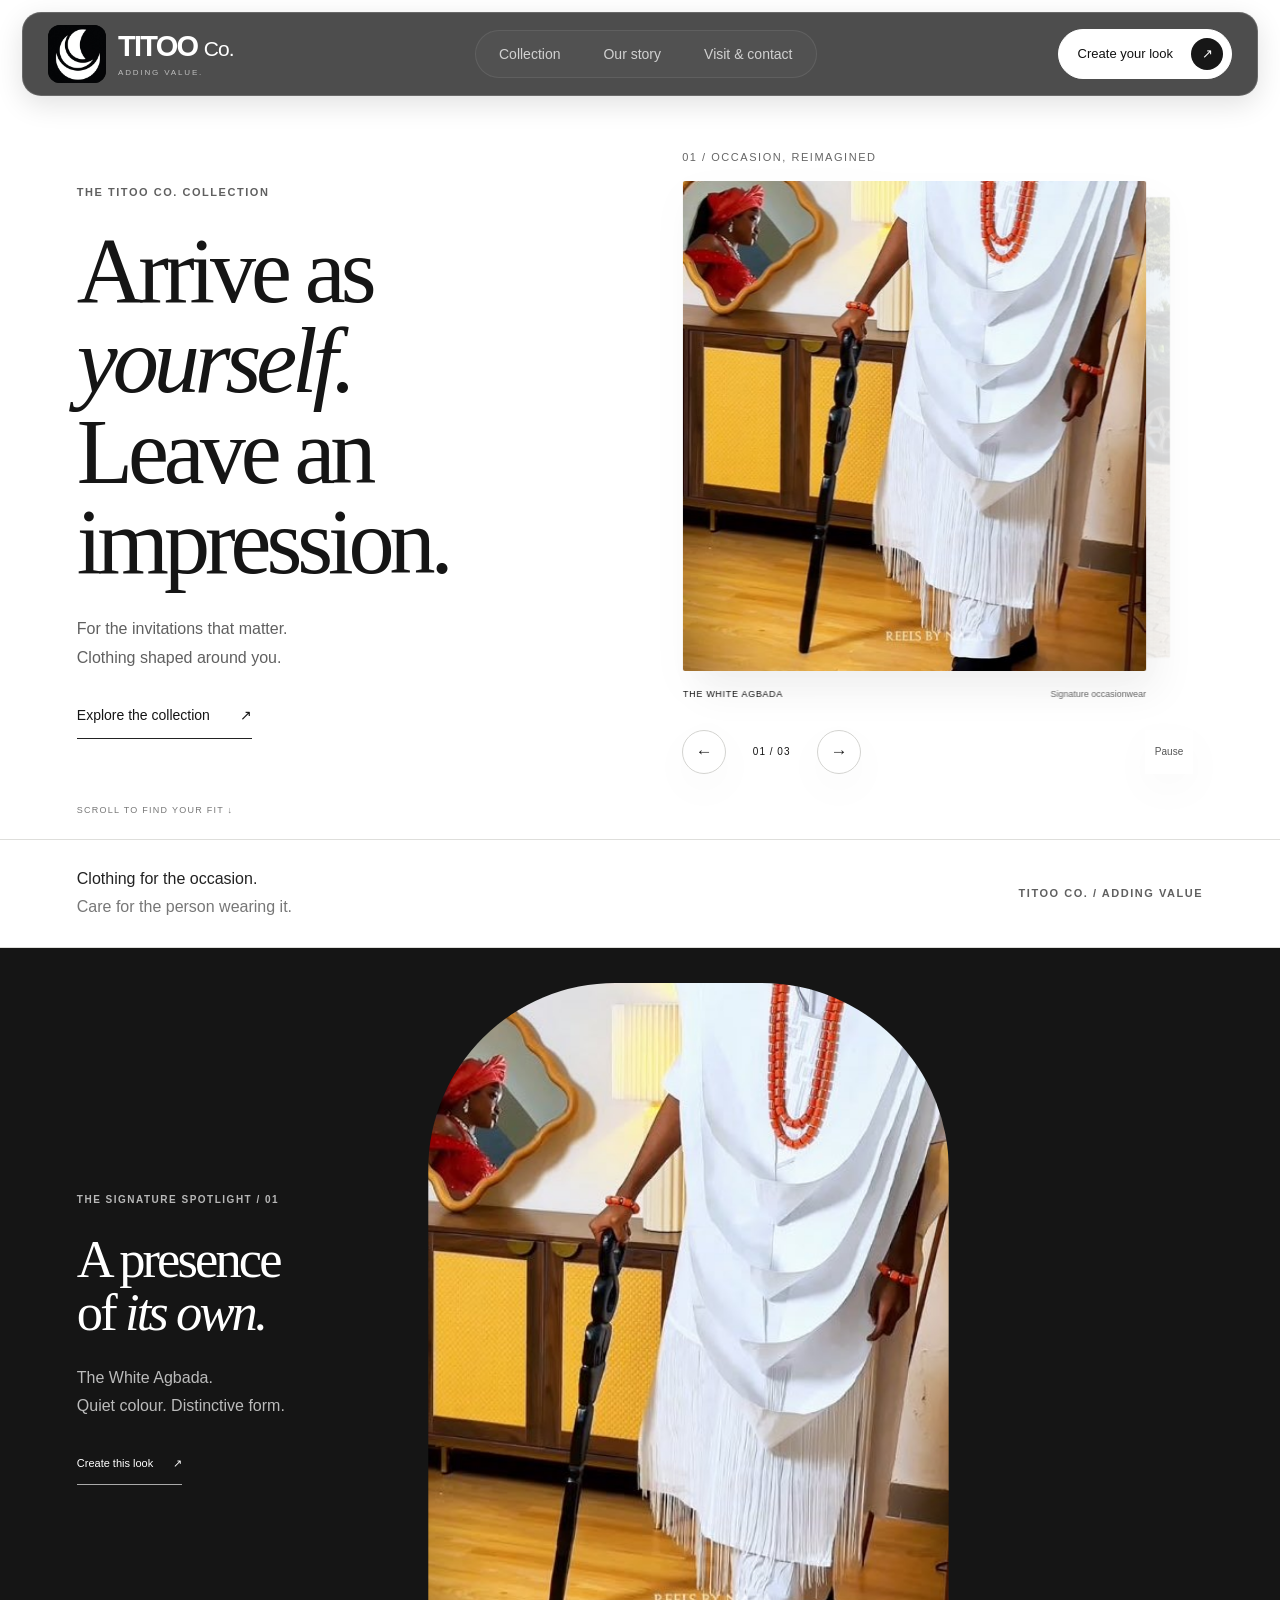
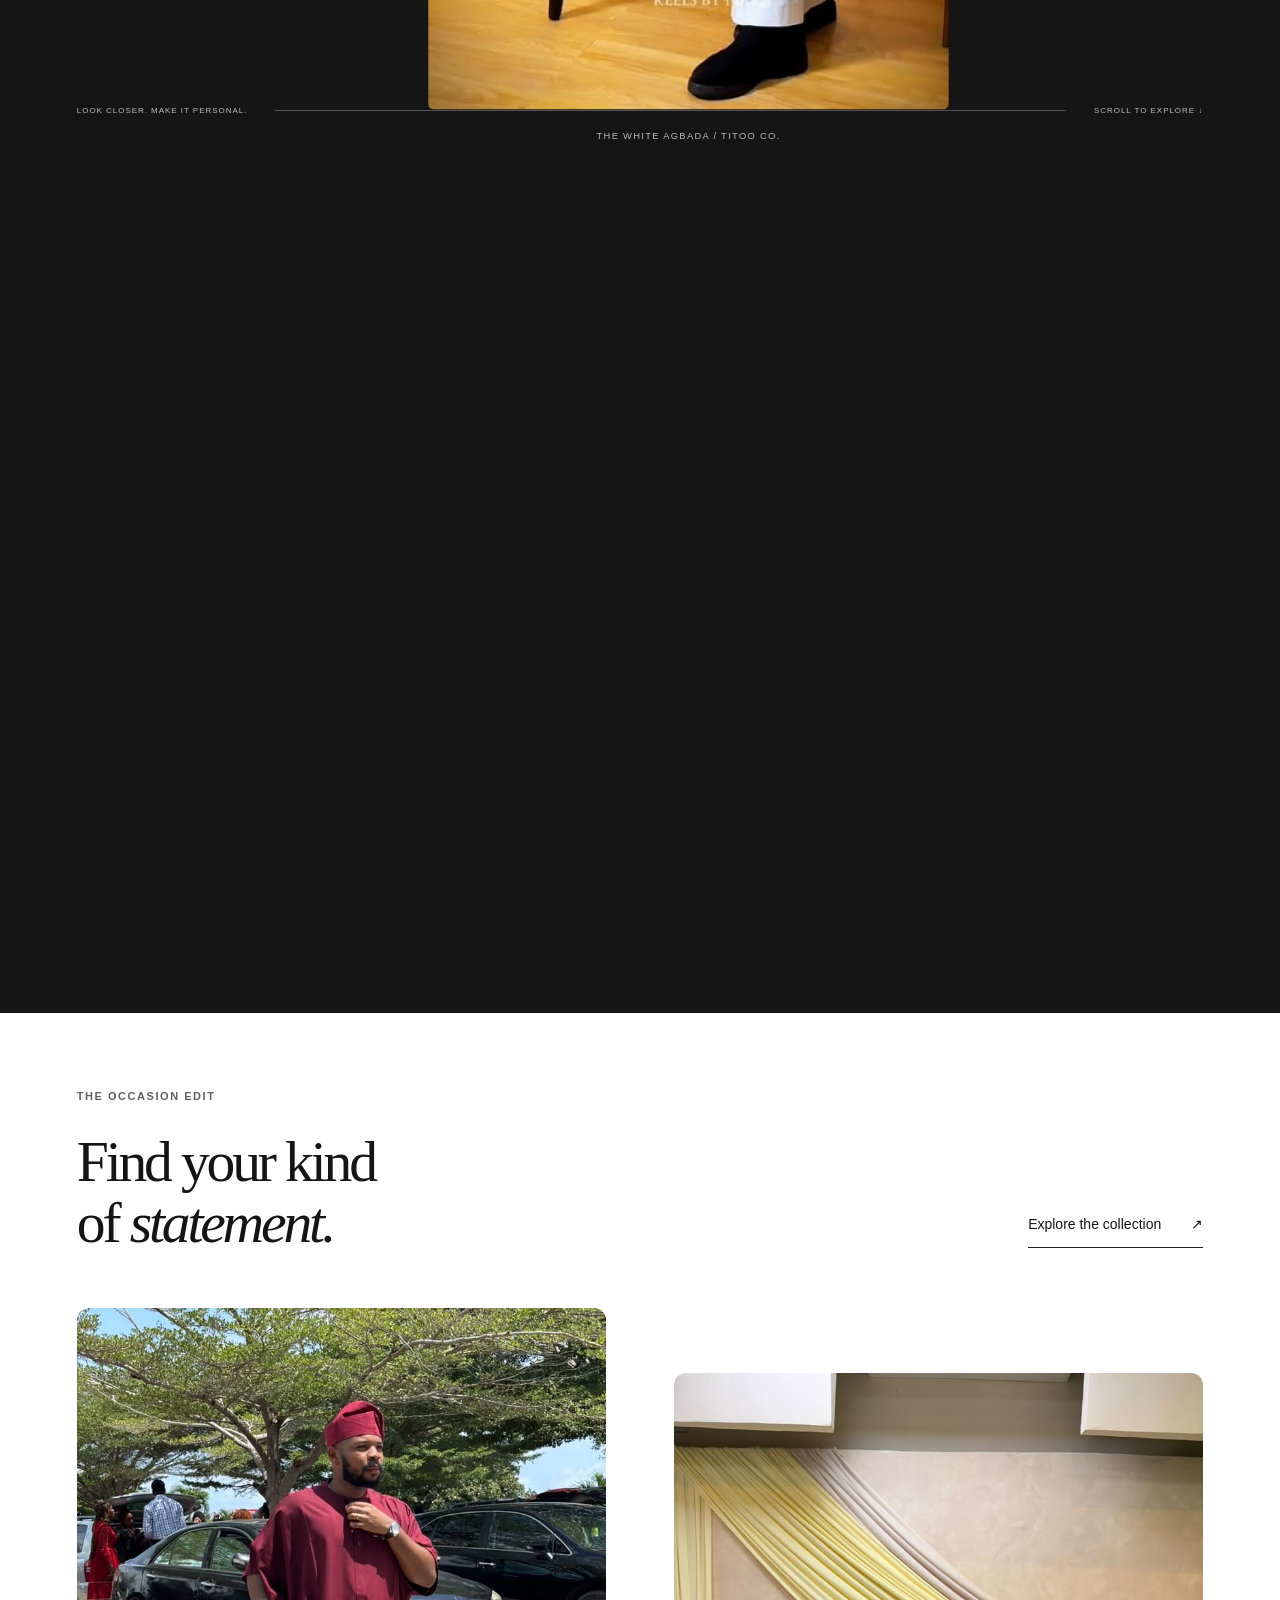
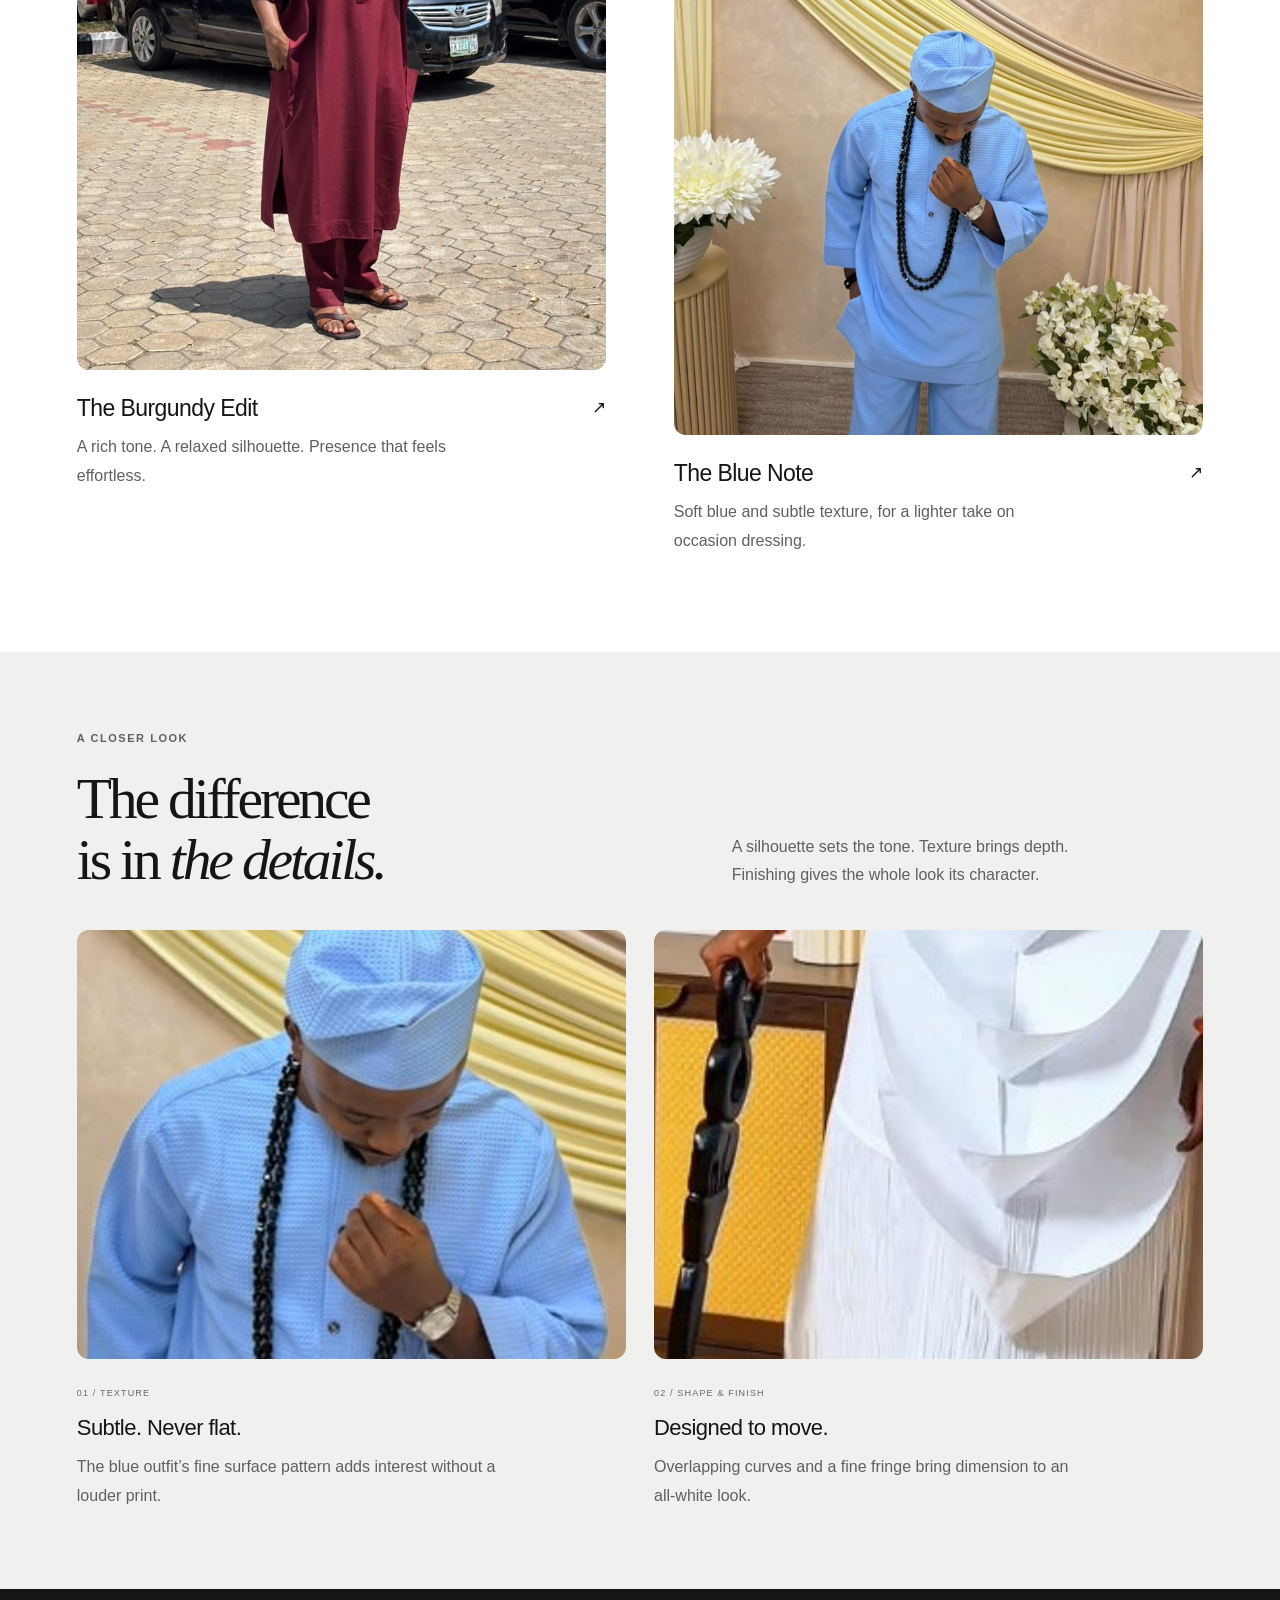
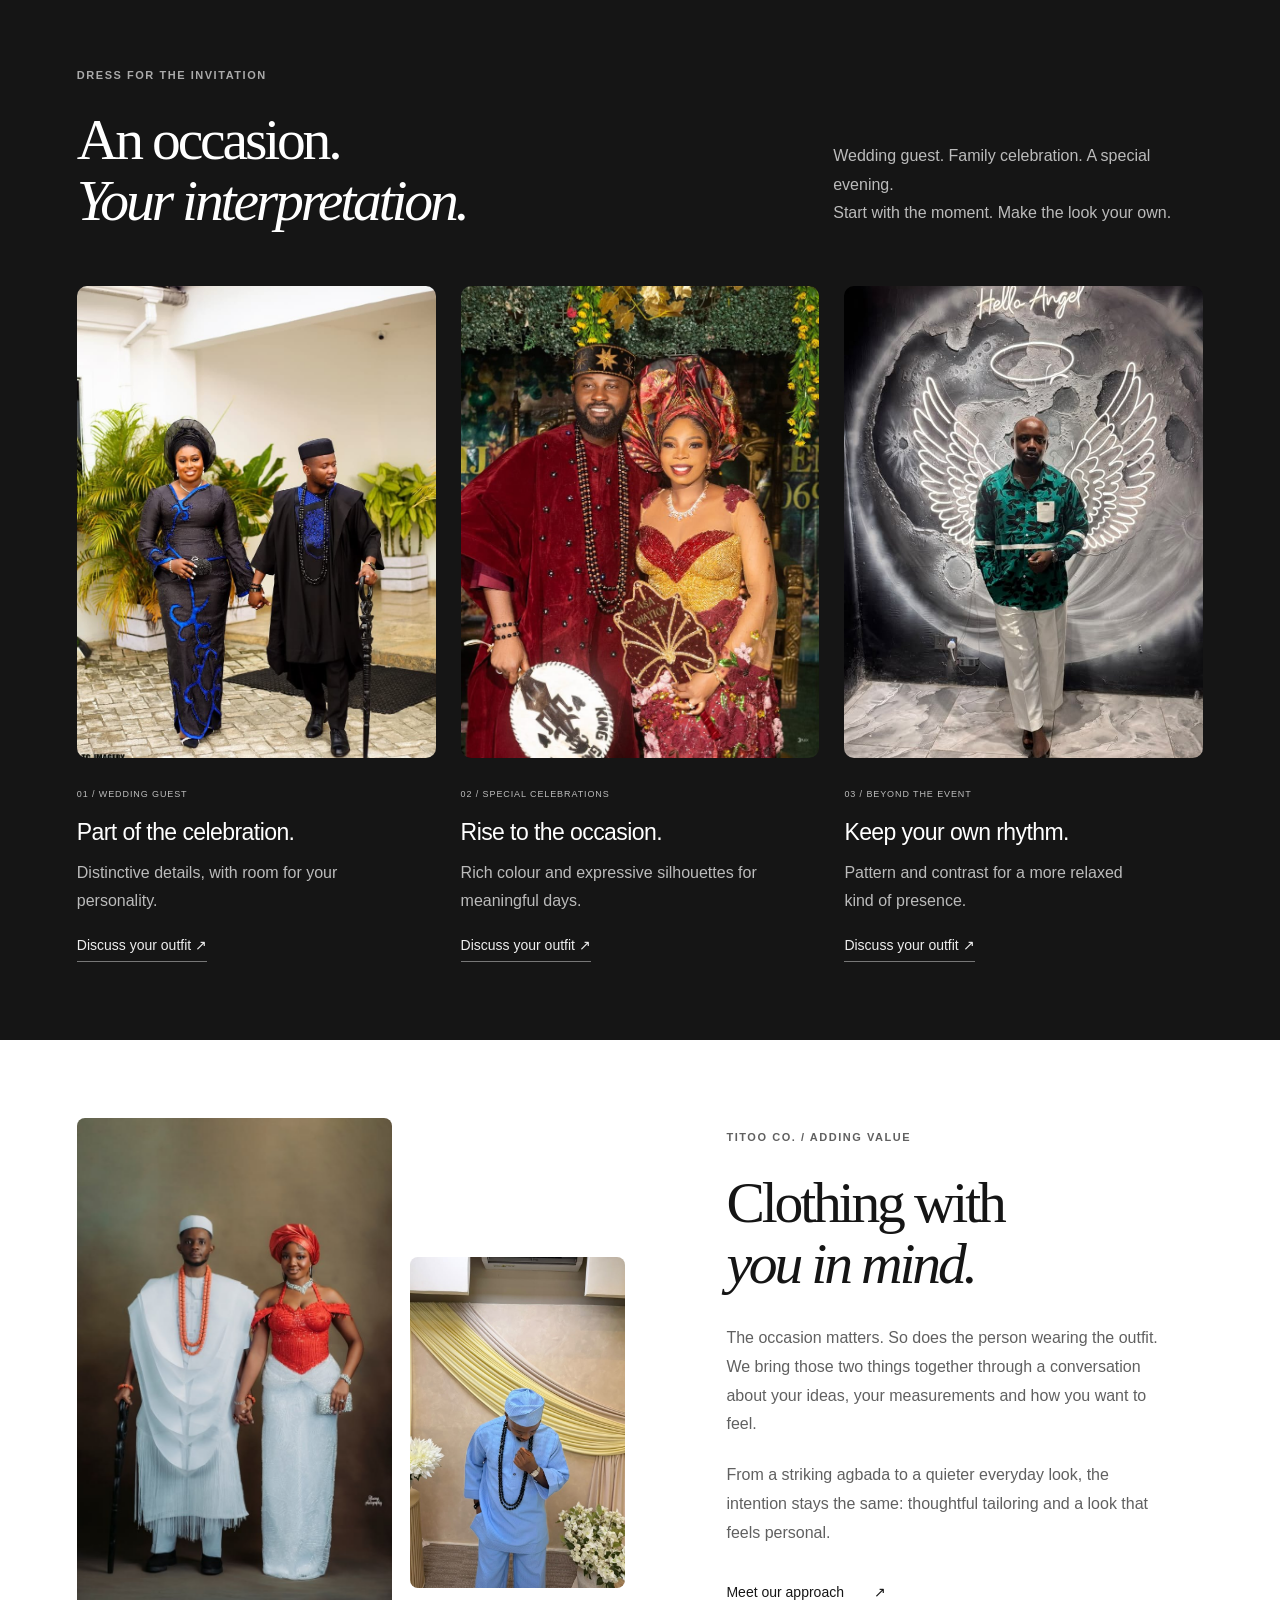
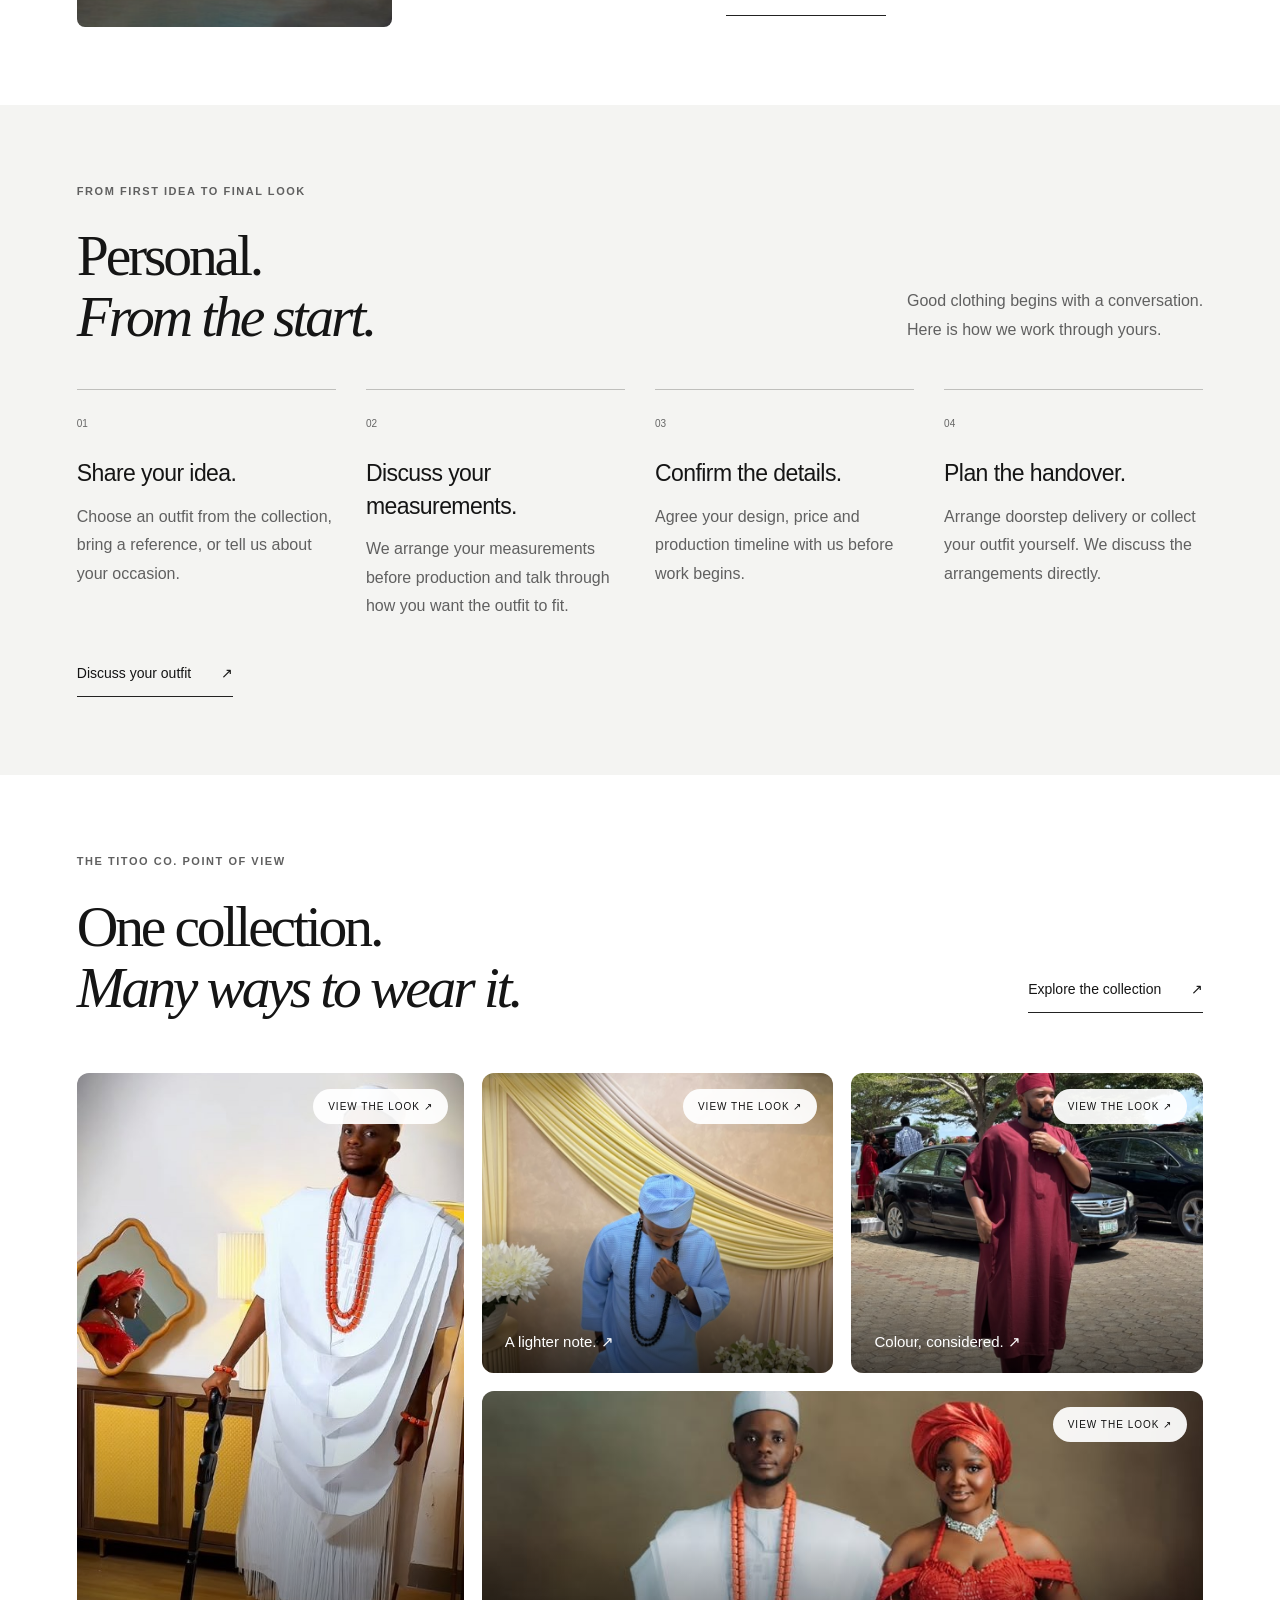
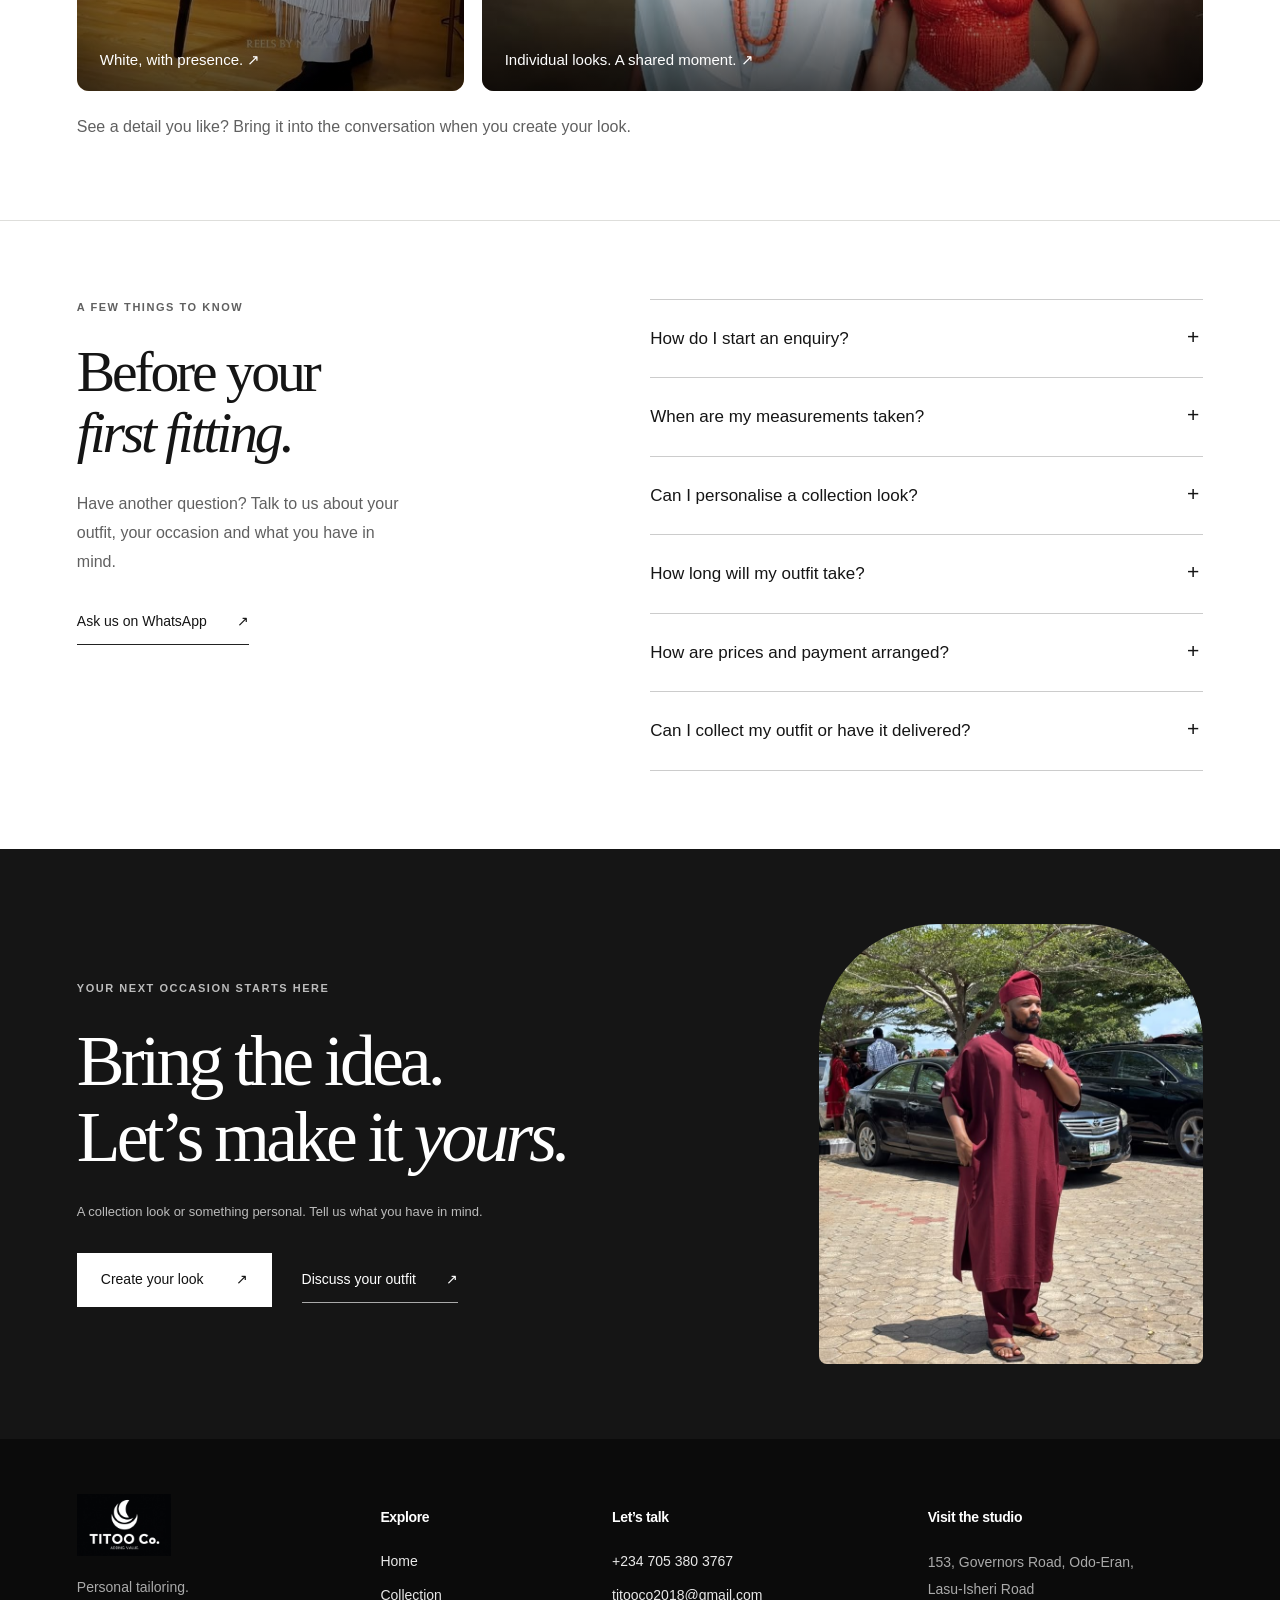
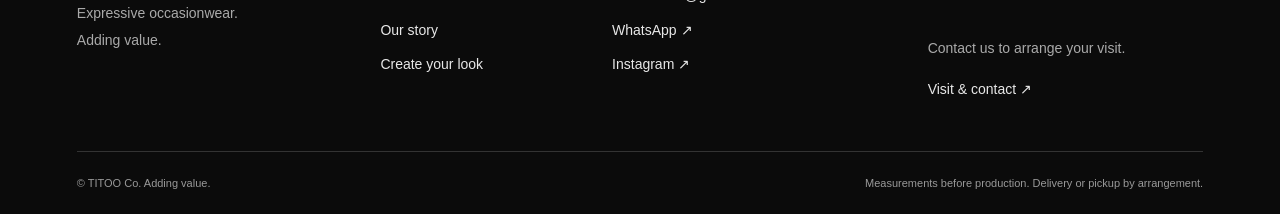
==== index.html @ 391c6d2b "Update website" ====
<!doctype html>
<html lang="en">
    <head>
        <meta charset="utf-8" />
        <meta name="viewport" content="width=device-width,initial-scale=1" />
        <title>Adding Value — TITOO Co.</title>
        <meta
            name="description"
            content="Personal tailoring and expressive occasionwear. Create your next look with TITOO Co."
        />
        <meta name="theme-color" content="#ffffff" />
        <link rel="icon" href="img/0.png" />
        <link rel="stylesheet" href="css/style.css" />
    </head>
    <body>
        <a class="skip-link" href="#main">Skip to content</a>
        <header class="site-header">
            <a class="header-brand" href="index.html" aria-label="TITOO Co. home">
                <span class="brand-mark"><img src="img/0.png" alt="" width="1024" height="1024" /></span>
                <span class="brand-type">
                    TITOO
                    <span class="brand-co">Co.</span>
                    <small>ADDING VALUE.</small>
                </span>
            </a>
            <button class="menu-toggle" type="button" aria-expanded="false" aria-controls="main-nav">
                Menu
                <span aria-hidden="true">+</span>
            </button>
            <nav id="main-nav" aria-label="Main navigation">
                <a href="collection.html">Collection</a>
                <a href="story.html">Our story</a>
                <a href="visit.html">Visit & contact</a>
                <a class="nav-create" href="create.html">Create your look ↗</a>
            </nav>
            <a class="button small header-cta" href="create.html">
                Create your look
                <span aria-hidden="true">↗</span>
            </a>
        </header>
        <main id="main" tabindex="-1">
            <section class="hero">
                <div class="hero-copy">
                    <p class="eyebrow">THE TITOO CO. COLLECTION</p>
                    <h1>
                        Arrive as
                        <br />
                        <em>yourself.</em>
                        <br />
                        Leave an
                        <br />
                        impression.
                    </h1>
                    <p>
                        For the invitations that matter.
                        <br />
                        Clothing shaped around you.
                    </p>
                    <a class="text-link" href="collection.html">
                        Explore the collection
                        <span aria-hidden="true">↗</span>
                    </a>
                </div>
                <div class="carousel-wrap">
                    <span class="edition">01 / OCCASION, REIMAGINED</span>
                    <div
                        class="carousel"
                        role="region"
                        aria-roledescription="carousel"
                        aria-label="Featured outfits"
                        tabindex="0"
                    >
                        <figure class="slide active">
                            <img
                                class="white"
                                src="img/white-agbada-detail.jpg"
                                fetchpriority="high"
                                alt="White layered agbada with sculptural panels"
                                decoding="async"
                                width="498"
                                height="645"
                            />
                            <figcaption>
                                THE WHITE AGBADA
                                <span>Signature occasionwear</span>
                            </figcaption>
                        </figure>
                        <figure class="slide" aria-hidden="true">
                            <img
                                src="img/burgundy-edit.jpg"
                                alt="Burgundy traditional outfit"
                                decoding="async"
                                width="810"
                                height="1080"
                            />
                            <figcaption>
                                THE BURGUNDY EDIT
                                <span>Presence, without effort</span>
                            </figcaption>
                        </figure>
                        <figure class="slide" aria-hidden="true">
                            <img
                                src="img/blue-note.jpg"
                                alt="Blue tailored outfit"
                                decoding="async"
                                width="810"
                                height="1080"
                            />
                            <figcaption>
                                THE BLUE NOTE
                                <span>Ease in every detail</span>
                            </figcaption>
                        </figure>
                    </div>
                    <div class="controls">
                        <button data-prev aria-label="Previous outfit">←</button>
                        <span id="count" aria-live="off">01 / 03</span>
                        <button data-next aria-label="Next outfit">→</button>
                        <button data-pause aria-label="Pause carousel">Pause</button>
                    </div>
                </div>
                <span class="scroll-note">SCROLL TO FIND YOUR FIT ↓</span>
            </section>
            <div class="brand-line">
                <p>
                    Clothing for the occasion.
                    <span>Care for the person wearing it.</span>
                </p>
                <span class="eyebrow">TITOO CO. / ADDING VALUE</span>
            </div>
            <section class="spotlight-track" aria-labelledby="spotlight-heading">
                <div class="spotlight-stage">
                    <div class="spotlight-intro">
                        <p class="eyebrow">THE SIGNATURE SPOTLIGHT / 01</p>
                        <h2 id="spotlight-heading">
                            A presence
                            <br />
                            of
                            <em>its own.</em>
                        </h2>
                        <p>
                            The White Agbada.
                            <br />
                            Quiet colour. Distinctive form.
                        </p>
                        <a class="text-link" href="create.html?look=The%20White%20Agbada">
                            Create this look
                            <span aria-hidden="true">↗</span>
                        </a>
                    </div>
                    <div class="spotlight-product">
                        <div class="spotlight-image">
                            <img
                                class=""
                                src="img/white-agbada-detail.jpg"
                                alt="Sculptural white agbada panels, coral accessories and fringed finishing"
                                loading="lazy"
                                decoding="async"
                                width="810"
                                height="1080"
                            />
                        </div>
                        <span class="spotlight-caption">THE WHITE AGBADA / TITOO CO.</span>
                    </div>
                    <div class="spotlight-notes">
                        <article data-detail="0">
                            <span>01 / SILHOUETTE</span>
                            <h3>Shape that speaks.</h3>
                            <p>Curved, overlapping panels give the white silhouette its depth.</p>
                        </article>
                        <article data-detail="1">
                            <span>02 / FINISHING</span>
                            <h3>Movement in the detail.</h3>
                            <p>A fine fringed edge brings a softer finish to the sculptural layers.</p>
                        </article>
                        <article data-detail="2">
                            <span>03 / PERSONAL FIT</span>
                            <h3>It begins with you.</h3>
                            <p>Measurements come before production. We discuss your fit and finish together.</p>
                        </article>
                    </div>
                    <div class="spotlight-bottom">
                        <span>LOOK CLOSER. MAKE IT PERSONAL.</span>
                        <div class="spotlight-meter" aria-hidden="true"><span></span></div>
                        <span>SCROLL TO EXPLORE ↓</span>
                    </div>
                </div>
            </section>
            <section class="collection-edit" aria-labelledby="edit-heading">
                <div class="section-heading" data-scroll>
                    <div>
                        <p class="eyebrow">THE OCCASION EDIT</p>
                        <h2 id="edit-heading">
                            Find your kind
                            <br />
                            of
                            <em>statement.</em>
                        </h2>
                    </div>
                    <a class="text-link" href="collection.html">
                        Explore the collection
                        <span aria-hidden="true">↗</span>
                    </a>
                </div>
                <div class="editorial-pair">
                    <a class="editorial-look" href="create.html?look=The%20Burgundy%20Edit" data-scroll>
                        <div class="editorial-image">
                            <img
                                src="img/burgundy-edit.jpg"
                                alt="Burgundy tunic with a relaxed silhouette and matching cap"
                                width="810"
                                height="1080"
                                loading="lazy"
                                decoding="async"
                            />
                        </div>
                        <div class="look-caption">
                            <h3>The Burgundy Edit</h3>
                            <span aria-hidden="true">↗</span>
                        </div>
                        <p>A rich tone. A relaxed silhouette. Presence that feels effortless.</p>
                    </a>
                    <a class="editorial-look" href="create.html?look=The%20Blue%20Note" data-scroll>
                        <div class="editorial-image">
                            <img
                                src="img/blue-note.jpg"
                                alt="Textured blue outfit with matching trousers and cap"
                                width="810"
                                height="1080"
                                loading="lazy"
                                decoding="async"
                            />
                        </div>
                        <div class="look-caption">
                            <h3>The Blue Note</h3>
                            <span aria-hidden="true">↗</span>
                        </div>
                        <p>Soft blue and subtle texture, for a lighter take on occasion dressing.</p>
                    </a>
                </div>
            </section>
            <section class="detail-editorial section-space" aria-labelledby="detail-title">
                <div class="detail-heading" data-scroll>
                    <p class="eyebrow">A CLOSER LOOK</p>
                    <h2 id="detail-title">
                        The difference
                        <br />
                        is in
                        <em>the details.</em>
                    </h2>
                    <p>
                        A silhouette sets the tone. Texture brings depth. Finishing gives the whole look its character.
                    </p>
                </div>
                <div class="detail-grid">
                    <figure class="detail-shot" data-scroll>
                        <div class="detail-crop blue-detail">
                            <img
                                class=""
                                src="img/blue-note.jpg"
                                alt="Close view of the blue outfit’s textured surface and neckline"
                                loading="lazy"
                                decoding="async"
                                width="810"
                                height="1080"
                            />
                        </div>
                        <figcaption>
                            <span>01 / TEXTURE</span>
                            <h3>Subtle. Never flat.</h3>
                            <p>The blue outfit’s fine surface pattern adds interest without a louder print.</p>
                        </figcaption>
                    </figure>
                    <figure class="detail-shot" data-scroll>
                        <div class="detail-crop white-detail">
                            <img
                                class=""
                                src="img/white-agbada-detail.jpg"
                                alt="Close view of the white agbada’s overlapping panels and fringed edge"
                                loading="lazy"
                                decoding="async"
                                width="810"
                                height="1080"
                            />
                        </div>
                        <figcaption>
                            <span>02 / SHAPE & FINISH</span>
                            <h3>Designed to move.</h3>
                            <p>Overlapping curves and a fine fringe bring dimension to an all-white look.</p>
                        </figcaption>
                    </figure>
                </div>
            </section>
            <section class="occasion-section section-space" aria-labelledby="occasion-heading">
                <div class="section-heading" data-scroll>
                    <div>
                        <p class="eyebrow">DRESS FOR THE INVITATION</p>
                        <h2 id="occasion-heading">
                            An occasion.
                            <br />
                            <em>Your interpretation.</em>
                        </h2>
                    </div>
                    <p>
                        Wedding guest. Family celebration. A special evening.
                        <br />
                        Start with the moment. Make the look your own.
                    </p>
                </div>
                <div class="occasion-grid">
                    <a href="create.html?occasion=Wedding%20guest" class="occasion-item" data-scroll>
                        <img
                            class=""
                            src="img/midnight-cobalt.jpg"
                            alt="Coordinated black and cobalt occasion outfits"
                            loading="lazy"
                            decoding="async"
                            width="810"
                            height="1080"
                        />
                        <div>
                            <span>01 / WEDDING GUEST</span>
                            <h3>Part of the celebration.</h3>
                            <p>Distinctive details, with room for your personality.</p>
                            <span class="occasion-link">Discuss your outfit ↗</span>
                        </div>
                    </a>
                    <a href="create.html?occasion=Celebration%20%2F%20party" class="occasion-item" data-scroll>
                        <img
                            class=""
                            src="img/celebration-edit.jpg"
                            alt="Burgundy traditional attire and a richly detailed celebration outfit"
                            loading="lazy"
                            decoding="async"
                            width="810"
                            height="1080"
                        />
                        <div>
                            <span>02 / SPECIAL CELEBRATIONS</span>
                            <h3>Rise to the occasion.</h3>
                            <p>Rich colour and expressive silhouettes for meaningful days.</p>
                            <span class="occasion-link">Discuss your outfit ↗</span>
                        </div>
                    </a>
                    <a href="create.html?occasion=Everyday%20style" class="occasion-item" data-scroll>
                        <img
                            class=""
                            src="img/everyday-statement.jpg"
                            alt="Green patterned shirt styled with light trousers"
                            loading="lazy"
                            decoding="async"
                            width="810"
                            height="1080"
                        />
                        <div>
                            <span>03 / BEYOND THE EVENT</span>
                            <h3>Keep your own rhythm.</h3>
                            <p>Pattern and contrast for a more relaxed kind of presence.</p>
                            <span class="occasion-link">Discuss your outfit ↗</span>
                        </div>
                    </a>
                </div>
            </section>

            <section class="visual-story section-space" aria-labelledby="visual-story-title">
                <div class="story-photo-pair" data-scroll>
                    <div>
                        <img
                            class=""
                            src="img/together-in-style.jpg"
                            alt="TITOO Co. occasionwear photographed as a coordinated pair"
                            loading="lazy"
                            decoding="async"
                            width="810"
                            height="1080"
                        />
                    </div>
                    <div>
                        <img
                            class=""
                            src="img/blue-note.jpg"
                            alt="A closer look at the fit and texture of the blue collection outfit"
                            loading="lazy"
                            decoding="async"
                            width="810"
                            height="1080"
                        />
                    </div>
                </div>
                <div class="story-copy" data-scroll>
                    <p class="eyebrow">TITOO CO. / ADDING VALUE</p>
                    <h2 id="visual-story-title">
                        Clothing with
                        <br />
                        <em>you in mind.</em>
                    </h2>
                    <p>
                        The occasion matters. So does the person wearing the outfit. We bring those two things together
                        through a conversation about your ideas, your measurements and how you want to feel.
                    </p>
                    <p>
                        From a striking agbada to a quieter everyday look, the intention stays the same: thoughtful
                        tailoring and a look that feels personal.
                    </p>
                    <a class="text-link" href="story.html">
                        Meet our approach
                        <span aria-hidden="true">↗</span>
                    </a>
                </div>
            </section>
            <section class="journey section-space" aria-labelledby="journey-title">
                <div class="section-heading" data-scroll>
                    <div>
                        <p class="eyebrow">FROM FIRST IDEA TO FINAL LOOK</p>
                        <h2 id="journey-title">
                            Personal.
                            <br />
                            <em>From the start.</em>
                        </h2>
                    </div>
                    <p>
                        Good clothing begins with a conversation.
                        <br />
                        Here is how we work through yours.
                    </p>
                </div>
                <ol class="journey-steps">
                    <li data-scroll>
                        <span>01</span>
                        <h3>Share your idea.</h3>
                        <p>Choose an outfit from the collection, bring a reference, or tell us about your occasion.</p>
                    </li>
                    <li data-scroll>
                        <span>02</span>
                        <h3>Discuss your measurements.</h3>
                        <p>
                            We arrange your measurements before production and talk through how you want the outfit to
                            fit.
                        </p>
                    </li>
                    <li data-scroll>
                        <span>03</span>
                        <h3>Confirm the details.</h3>
                        <p>Agree your design, price and production timeline with us before work begins.</p>
                    </li>
                    <li data-scroll>
                        <span>04</span>
                        <h3>Plan the handover.</h3>
                        <p>
                            Arrange doorstep delivery or collect your outfit yourself. We discuss the arrangements
                            directly.
                        </p>
                    </li>
                </ol>
                <a class="text-link" href="create.html">
                    Discuss your outfit
                    <span aria-hidden="true">↗</span>
                </a>
            </section>

            <section class="styling-gallery section-space" aria-labelledby="styling-gallery">
                <div class="section-heading" data-scroll>
                    <div>
                        <p class="eyebrow">THE TITOO CO. POINT OF VIEW</p>
                        <h2 id="styling-gallery">
                            One collection.
                            <br />
                            <em>Many ways to wear it.</em>
                        </h2>
                    </div>
                    <a class="text-link" href="collection.html">
                        Explore the collection
                        <span aria-hidden="true">↗</span>
                    </a>
                </div>
                <div class="gallery-grid">
                    <a class="gallery-tall" href="create.html?look=The%20White%20Agbada" data-scroll>
                        <img
                            class=""
                            src="img/white-agbada.jpg"
                            alt="White agbada styled with coral beads and a walking stick"
                            loading="lazy"
                            decoding="async"
                            width="810"
                            height="1080"
                        />
                        <span>White, with presence. ↗</span>
                    </a>
                    <a href="create.html?look=The%20Blue%20Note" data-scroll>
                        <img
                            class=""
                            src="img/blue-note.jpg"
                            alt="Blue traditional outfit with matching cap"
                            loading="lazy"
                            decoding="async"
                            width="810"
                            height="1080"
                        />
                        <span>A lighter note. ↗</span>
                    </a>
                    <a href="create.html?look=The%20Burgundy%20Edit" data-scroll>
                        <img
                            class=""
                            src="img/burgundy-edit.jpg"
                            alt="Burgundy tunic styled with matching trousers"
                            loading="lazy"
                            decoding="async"
                            width="810"
                            height="1080"
                        />
                        <span>Colour, considered. ↗</span>
                    </a>
                    <a class="gallery-wide" href="create.html?look=Together%2C%20in%20Style" data-scroll>
                        <img
                            class=""
                            src="img/together-in-style.jpg"
                            alt="Two individual occasion looks in white and red"
                            loading="lazy"
                            decoding="async"
                            width="810"
                            height="1080"
                        />
                        <span>Individual looks. A shared moment. ↗</span>
                    </a>
                </div>
                <p class="gallery-note">
                    See a detail you like? Bring it into the conversation when you create your look.
                </p>
            </section>
            <section class="faq-section section-space" id="faq" aria-labelledby="faq-heading">
                <div class="faq-intro" data-scroll>
                    <p class="eyebrow">A FEW THINGS TO KNOW</p>
                    <h2 id="faq-heading">
                        Before your
                        <br />
                        <em>first fitting.</em>
                    </h2>
                    <p>Have another question? Talk to us about your outfit, your occasion and what you have in mind.</p>
                    <a class="text-link" href="https://wa.me/2347053803767">
                        Ask us on WhatsApp
                        <span aria-hidden="true">↗</span>
                    </a>
                </div>
                <div class="faq-list">
                    <details>
                        <summary>How do I start an enquiry?</summary>
                        <p>
                            Choose “Create your look” and share your idea and occasion. The form prepares a WhatsApp
                            message for you to review and send. You can also call or email us directly.
                        </p>
                    </details>
                    <details>
                        <summary>When are my measurements taken?</summary>
                        <p>
                            Measurements are taken before production. Contact us to arrange the measurement process and
                            discuss your preferred fit.
                        </p>
                    </details>
                    <details>
                        <summary>Can I personalise a collection look?</summary>
                        <p>
                            Tell us which look you like and what you would change. We will discuss what is possible for
                            your design before confirming the details.
                        </p>
                        <!-- CLIENT EDIT: confirm available design changes, fabrics and colour choices. -->
                    </details>
                    <details>
                        <summary>How long will my outfit take?</summary>
                        <p>
                            Production timing is agreed directly for your order. Share your event date when enquiring so
                            we can discuss the timeline before work begins.
                        </p>
                        <!-- CLIENT EDIT: add standard lead times only once the business confirms them. -->
                    </details>
                    <details>
                        <summary>How are prices and payment arranged?</summary>
                        <p>
                            Request a price for your selected look. Pricing is discussed directly and may be negotiable.
                            Confirm payment arrangements with us before placing your order.
                        </p>
                        <!-- CLIENT EDIT: confirm deposit, payment methods and cancellation terms. -->
                    </details>
                    <details>
                        <summary>Can I collect my outfit or have it delivered?</summary>
                        <p>
                            Both doorstep delivery and personal pickup are available. Contact us to confirm the
                            arrangements for your location and order.
                        </p>
                        <!-- CLIENT EDIT: confirm delivery coverage, charges and pickup hours. -->
                    </details>
                </div>
            </section>
        </main>
        <section class="closing-enquiry" aria-labelledby="closing-heading">
            <div>
                <p class="eyebrow">YOUR NEXT OCCASION STARTS HERE</p>
                <h2 id="closing-heading">
                    Bring the idea.
                    <br />
                    Let’s make it
                    <em>yours.</em>
                </h2>
                <p>A collection look or something personal. Tell us what you have in mind.</p>
                <div class="closing-actions">
                    <a class="button" href="create.html">
                        Create your look
                        <span aria-hidden="true">↗</span>
                    </a>
                    <a class="text-link" href="https://wa.me/2347053803767">
                        Discuss your outfit
                        <span aria-hidden="true">↗</span>
                    </a>
                </div>
            </div>
            <div class="closing-image">
                <img
                    class=""
                    src="img/burgundy-edit.jpg"
                    alt="The Burgundy Edit, a relaxed traditional silhouette"
                    loading="lazy"
                    decoding="async"
                    width="810"
                    height="1080"
                />
            </div>
        </section>
        <footer class="full-footer">
            <div class="footer-brand">
                <a href="index.html" class="brand" aria-label="TITOO Co. home">
                    <img src="img/0.png" alt="TITOO Co. Adding Value" width="1024" height="1024" loading="lazy" />
                </a>
                <p>
                    Personal tailoring.
                    <br />
                    Expressive occasionwear.
                    <br />
                    Adding value.
                </p>
            </div>
            <nav aria-label="Explore TITOO Co.">
                <h3>Explore</h3>
                <a href="index.html">Home</a>
                <a href="collection.html">Collection</a>
                <a href="story.html">Our story</a>
                <a href="create.html">Create your look</a>
            </nav>
            <div class="footer-contact">
                <h3>Let’s talk</h3>
                <a href="tel:+2347053803767">+234 705 380 3767</a>
                <a href="mailto:titooco2018@gmail.com">titooco2018@gmail.com</a>
                <a href="https://wa.me/2347053803767">WhatsApp ↗</a>
                <a href="https://www.instagram.com/titoo.co/" target="_blank" rel="noopener">Instagram ↗</a>
            </div>
            <div class="footer-visit">
                <h3>Visit the studio</h3>
                <address>
                    153, Governors Road, Odo-Eran,
                    <br />
                    Lasu-Isheri Road
                </address>
                <p>Contact us to arrange your visit.</p>
                <a href="visit.html">Visit & contact ↗</a>
            </div>
            <div class="footer-bottom">
                <small>© TITOO Co. Adding value.</small>
                <span>Measurements before production. Delivery or pickup by arrangement.</span>
            </div>
        </footer>
        <script src="js/app.js" defer></script>
    </body>
</html>
---- css/style.css ----
/* TITOO Co. — a quiet interface for expressive clothing. */
:root {
    --white: #fff;
    --paper: #f7f7f5;
    --ink: #151515;
    --muted: #606060;
    --line: #dededb;
    --gutter: clamp(22px, 6vw, 100px);
    --serif: "Bodoni MT", Didot, "Times New Roman", serif;
    --sans: -apple-system, BlinkMacSystemFont, "Segoe UI", Arial, sans-serif;
}
* {
    box-sizing: border-box;
}
html {
    scroll-padding-top: 112px;
}
body {
    margin: 0;
    background: var(--white);
    color: var(--ink);
    font-family: var(--sans);
    font-size: 15px;
    -webkit-font-smoothing: antialiased;
}
body,
button,
input,
select,
textarea {
    font-family: var(--sans);
}
::selection {
    background: #222;
    color: #fff;
}
a {
    color: inherit;
    text-decoration: none;
}
button,
input,
select,
textarea {
    font: inherit;
}
button,
a {
    -webkit-tap-highlight-color: transparent;
}
button {
    cursor: pointer;
}
button:disabled {
    cursor: default;
}
:focus-visible {
    outline: 2px solid #555;
    outline-offset: 5px;
}
img {
    display: block;
    max-width: 100%;
}
p {
    color: var(--muted);
    line-height: 1.8;
    margin: 0 0 22px;
}
h1,
h2,
h3,
figure {
    margin: 0;
}
h1,
h2 {
    font-family: var(--serif);
    font-weight: 400;
    letter-spacing: -0.055em;
}
h1 {
    font-size: clamp(66px, 7.2vw, 112px);
    line-height: 0.98;
}
h2 {
    font-size: clamp(40px, 4.5vw, 68px);
    line-height: 1.06;
}
h3 {
    font-size: 19px;
    font-weight: 500;
    letter-spacing: -0.025em;
    line-height: 1.4;
}
em {
    font-weight: 400;
}
.eyebrow {
    font-size: 10px;
    letter-spacing: 0.17em;
    font-weight: 600;
    line-height: 1.6;
    color: var(--muted);
    margin-bottom: 25px;
}
.skip-link {
    position: fixed;
    top: 12px;
    left: 12px;
    background: #fff;
    border: 1px solid;
    padding: 16px;
    transform: translateY(-160%);
    z-index: 100;
}
.skip-link:focus {
    transform: none;
}
.site-header {
    position: relative;
    z-index: 20;
    min-height: 100px;
    display: flex;
    align-items: center;
    justify-content: space-between;
    gap: 24px;
    padding: 12px var(--gutter);
    border-bottom: 1px solid var(--line);
    background: #fff;
}
.brand {
    display: block;
    width: 108px;
    height: 70px;
    flex: 0 0 auto;
    overflow: hidden;
}
.brand img {
    width: 108px;
    height: 108px;
    object-fit: contain;
    transform: translateY(-19px);
}
.site-header nav {
    display: flex;
    align-items: center;
    gap: clamp(20px, 3vw, 48px);
}
.site-header nav a {
    padding: 10px 0;
    font-size: 12px;
    color: #555;
    position: relative;
}
.site-header nav a::after {
    content: "";
    height: 1px;
    position: absolute;
    left: 0;
    right: 0;
    bottom: 4px;
    background: currentColor;
    transform: scaleX(0);
    transform-origin: left;
    transition: transform 0.25s;
}
.site-header nav a:hover::after,
.site-header nav a[aria-current]::after {
    transform: scaleX(1);
}
.site-header nav a[aria-current] {
    color: #111;
}
.menu-toggle {
    display: none;
}
.button {
    display: inline-flex;
    align-items: center;
    justify-content: space-between;
    gap: 32px;
    min-height: 50px;
    padding: 16px 23px;
    background: #181818;
    color: #fff;
    font-size: 12px;
    line-height: 1.4;
    border: 1px solid #181818;
    transition:
        background 0.25s,
        color 0.25s;
}
.button:hover {
    background: #424242;
}
.button.small {
    min-height: 44px;
    font-size: 11px;
    padding: 13px 19px;
    gap: 22px;
}
.text-link {
    display: inline-flex;
    gap: 30px;
    align-items: center;
    padding: 12px 0;
    border-bottom: 1px solid #222;
    font-size: 12px;
    line-height: 1.5;
    transition: gap 0.25s;
}
.text-link:hover {
    gap: 40px;
}
.hero {
    position: relative;
    display: grid;
    grid-template-columns: 1fr 1fr;
    column-gap: 5%;
    padding: 62px var(--gutter) 76px;
    min-height: 760px;
    max-width: 1680px;
    margin: auto;
}
.hero-copy {
    min-width: 0;
    padding-top: 5px;
}
.hero h1 {
    margin-bottom: 28px;
}
.hero-copy > p:not(.eyebrow) {
    font-size: 14px;
    line-height: 1.8;
    margin-bottom: 20px;
}
.carousel-wrap {
    min-width: 0;
    position: relative;
    padding: 7px 10px 0 14px;
    perspective: 1600px;
    align-self: center;
}
.edition {
    display: block;
    font-size: 9px;
    letter-spacing: 0.18em;
    color: #666;
    padding-bottom: 18px;
}
.carousel {
    position: relative;
    width: 100%;
    height: clamp(440px, 42vw, 620px);
    transform-style: preserve-3d;
    isolation: isolate;
}
.slide {
    position: absolute;
    inset: 0;
    width: 91%;
    display: grid;
    grid-template-rows: minmax(0, 1fr) 48px;
    transform: translateX(9%) rotateY(-13deg) scale(0.92);
    opacity: 0;
    visibility: hidden;
    pointer-events: none;
    transition:
        transform 0.85s cubic-bezier(0.22, 0.61, 0.36, 1),
        opacity 0.65s,
        visibility 0.85s;
}
.slide.active {
    transform: translateX(0) rotateY(-5deg);
    opacity: 1;
    visibility: visible;
    z-index: 2;
    pointer-events: auto;
}
.slide.is-next {
    opacity: 0.16;
    visibility: visible;
    transform: translateX(10%) rotateY(-17deg) scale(0.94);
    z-index: 0;
}
.slide img {
    width: 100%;
    height: 100%;
    object-fit: cover;
    object-position: center 42%;
    background: #e8e8e6;
    box-shadow: 14px 22px 40px #0000000d;
}
.slide img.white {
    object-position: center;
}
.slide figcaption {
    display: flex;
    justify-content: space-between;
    align-items: center;
    gap: 12px;
    font-size: 9px;
    letter-spacing: 0.08em;
    line-height: 1.5;
}
.slide figcaption span {
    color: #666;
    font-size: 9px;
    letter-spacing: 0;
    text-align: right;
}
.slide.is-next figcaption {
    visibility: hidden;
}
.controls {
    display: flex;
    gap: 13px;
    align-items: center;
    padding-top: 11px;
}
.controls button {
    min-height: 44px;
    min-width: 44px;
    border: 1px solid #d3d3d0;
    border-radius: 50%;
    background: #fff;
    color: #222;
    transition: background 0.2s;
}
.controls button:hover {
    background: #ededeb;
}
.controls [data-pause] {
    border: 0;
    border-radius: 0;
    font-size: 10px;
    padding: 0 10px;
    margin-left: auto;
    color: #555;
}
.controls #count {
    font-size: 10px;
    letter-spacing: 0.1em;
    min-width: 65px;
    text-align: center;
}
.scroll-note {
    position: absolute;
    bottom: 24px;
    left: var(--gutter);
    color: #777;
    font-size: 9px;
    letter-spacing: 0.14em;
}
.brand-line {
    padding: 35px var(--gutter);
    border-top: 1px solid var(--line);
    border-bottom: 1px solid var(--line);
    display: flex;
    align-items: center;
    justify-content: space-between;
    gap: 30px;
}
.brand-line p {
    margin: 0;
    color: #222;
    font-size: 13px;
}
.brand-line p span {
    display: block;
    color: #777;
}
.brand-line .eyebrow {
    margin: 0;
}
.product-story {
    display: grid;
    grid-template-columns: 1fr 1fr;
    align-items: start;
    gap: 10%;
    padding: 110px var(--gutter);
    background: var(--paper);
}
.story-visual {
    position: sticky;
    top: 32px;
    align-self: start;
}
.story-image-frame {
    height: min(70svh, 680px);
    overflow: hidden;
    background: #e8e6e1;
}
.story-image-frame img {
    width: 100%;
    height: 100%;
    object-fit: cover;
    transform: scale(var(--story-scale, 1));
}
.image-credit {
    display: flex;
    justify-content: space-between;
    gap: 15px;
    font-size: 9px;
    letter-spacing: 0.07em;
    padding: 20px 0 18px;
}
.image-credit span + span {
    color: #666;
    letter-spacing: 0;
}
.story-progress {
    height: 1px;
    background: #d5d5d0;
    overflow: hidden;
}
.story-progress span {
    display: block;
    width: 100%;
    height: 1px;
    background: #222;
    transform: scaleX(var(--story-progress, 0));
    transform-origin: left;
}
.chapter {
    min-height: 40svh;
    display: flex;
    flex-direction: column;
    justify-content: center;
    padding: 30px 0;
}
.chapter h2 {
    font-size: clamp(38px, 3.8vw, 60px);
    margin-bottom: 25px;
}
.chapter p:not(.eyebrow) {
    max-width: 400px;
    font-size: 14px;
}
.chapter .text-link {
    align-self: flex-start;
}
.collection-edit {
    padding: 110px var(--gutter) 120px;
}
.section-heading {
    display: flex;
    justify-content: space-between;
    gap: 35px;
    align-items: end;
    margin-bottom: 55px;
}
.section-heading .text-link {
    margin-bottom: 5px;
}
.editorial-pair {
    display: grid;
    grid-template-columns: 1fr 1fr;
    gap: 6%;
}
.editorial-look {
    min-width: 0;
}
.editorial-look:nth-child(2) {
    padding-top: 100px;
}
.editorial-image {
    overflow: hidden;
    background: #eee;
    aspect-ratio: 4/5;
}
.editorial-image img {
    width: 100%;
    height: 100%;
    object-fit: cover;
    transition: transform 0.6s;
}
.editorial-look:hover img {
    transform: scale(1.025);
}
.look-caption {
    display: flex;
    align-items: center;
    justify-content: space-between;
    padding-top: 22px;
    gap: 20px;
}
.editorial-look p {
    font-size: 12px;
    margin-top: 9px;
    max-width: 400px;
}
.split {
    padding: 110px var(--gutter);
    display: grid;
    grid-template-columns: 1fr 1fr;
    align-items: center;
    gap: 10%;
    border-top: 1px solid var(--line);
}
.photo {
    overflow: hidden;
    background: #eee;
}
.photo img {
    width: 100%;
    height: auto;
    aspect-ratio: 4/5;
    object-fit: cover;
}
.split h2 {
    margin-bottom: 30px;
}
.split p {
    max-width: 450px;
    font-size: 14px;
}
.statement {
    padding: 100px var(--gutter);
    background: #171717;
    color: white;
}
.statement .eyebrow {
    color: #aaa;
}
.statement h2 {
    max-width: 900px;
}
.three {
    display: grid;
    grid-template-columns: repeat(3, 1fr);
    gap: 7%;
    margin-top: 64px;
}
.three article {
    border-top: 1px solid #555;
    padding-top: 25px;
}
.three article > span {
    color: #aaa;
    font-size: 10px;
}
.three h3 {
    margin: 22px 0 15px;
}
.three p {
    color: #bcbcbc;
    font-size: 13px;
    margin: 0;
}
.wide-image {
    position: relative;
    background: #222;
    min-height: 630px;
    height: 75svh;
    max-height: 920px;
    isolation: isolate;
    overflow: hidden;
}
.wide-image img {
    position: absolute;
    width: 100%;
    height: 100%;
    object-fit: cover;
    object-position: center 30%;
}
.wide-image::after {
    content: "";
    position: absolute;
    inset: 0;
    background: linear-gradient(90deg, #000a, transparent 80%), linear-gradient(0deg, #0008, transparent 75%);
    z-index: 0;
}
.wide-image > div {
    position: absolute;
    bottom: 65px;
    left: var(--gutter);
    right: var(--gutter);
    color: #fff;
    z-index: 1;
}
.wide-image .eyebrow {
    color: #eee;
}
.wide-image h2 {
    margin-bottom: 32px;
}
.wide-image .button {
    background: #fff;
    border-color: #fff;
    color: #111;
}
.wide-image .button:hover {
    background: #ddd;
}
footer {
    padding: 85px var(--gutter) 28px;
    background: #f2f2f0;
    display: grid;
    grid-template-columns: 1.5fr 1fr;
    gap: 70px;
}
footer h2 {
    font-size: clamp(40px, 4vw, 62px);
    margin-bottom: 30px;
}
footer > div:nth-child(2) {
    padding-top: 8px;
    font-size: 13px;
}
footer b {
    font-size: 17px;
    font-weight: 600;
}
footer p {
    margin: 16px 0;
}
footer a:not(.button):hover {
    text-decoration: underline;
    text-underline-offset: 4px;
}
.footer-bottom {
    grid-column: 1/-1;
    border-top: 1px solid #ccc;
    padding-top: 25px;
    display: flex;
    justify-content: space-between;
    align-items: center;
    gap: 20px;
    color: #666;
}
.footer-bottom small {
    font-size: 10px;
}
.footer-bottom nav {
    display: flex;
    gap: 25px;
    font-size: 10px;
}
.page-intro {
    padding: 75px var(--gutter) 65px;
    max-width: 1400px;
}
.page-intro h1 {
    font-size: clamp(56px, 7vw, 104px);
    max-width: 1080px;
}
.page-intro > p:last-child:not(.eyebrow) {
    max-width: 535px;
    margin: 30px 0 0;
    font-size: 14px;
}
.catalog {
    padding: 0 var(--gutter) 100px;
}
.filters {
    display: flex;
    gap: 30px;
    flex-wrap: wrap;
    border-bottom: 1px solid var(--line);
}
.filters button {
    border: 0;
    border-bottom: 2px solid transparent;
    background: transparent;
    padding: 17px 0;
    min-height: 48px;
    color: #666;
    font-size: 12px;
}
.filters button.selected {
    color: #111;
    border-bottom-color: #111;
}
.collection-count {
    font-size: 10px;
    color: #777;
    padding-top: 18px;
    margin-bottom: 26px;
}
.products {
    display: grid;
    grid-template-columns: repeat(3, minmax(0, 1fr));
    gap: 55px 28px;
}
.product[hidden] {
    display: none;
}
.product a > div {
    aspect-ratio: 3/4;
    overflow: hidden;
    position: relative;
    background: #eee;
}
.product img {
    width: 100%;
    height: 100%;
    object-fit: cover;
    transition: transform 0.6s;
}
.product:hover img {
    transform: scale(1.025);
}
.product a > div span {
    position: absolute;
    bottom: 16px;
    left: 16px;
    background: #ffffffef;
    padding: 11px 14px;
    font-size: 8px;
    letter-spacing: 0.1em;
}
.product h3 {
    margin-top: 20px;
    font-size: 17px;
}
.product .product-description {
    font-size: 12px;
    margin: 8px 0 15px;
    line-height: 1.65;
}
.product > p:last-child {
    display: flex;
    justify-content: space-between;
    gap: 12px;
    font-size: 11px;
    border-top: 1px solid var(--line);
    padding-top: 12px;
    margin: 0;
    color: #444;
}
.product > p:last-child span {
    color: #777;
    font-size: 10px;
}
.note {
    font-size: 11px;
    line-height: 1.7;
}
.catalog > .note {
    border-top: 1px solid var(--line);
    padding-top: 25px;
    margin-top: 55px;
    max-width: 750px;
}
.process {
    padding: 95px var(--gutter);
    background: var(--paper);
    display: grid;
    grid-template-columns: 1fr 1fr;
    gap: 10%;
}
.process-steps article {
    padding: 28px 0;
    border-top: 1px solid var(--line);
}
.process-steps article:first-child {
    padding-top: 5px;
    border: 0;
}
.process-steps span {
    color: #777;
    font-size: 10px;
}
.process-steps h3 {
    margin: 12px 0;
}
.process-steps p {
    font-size: 13px;
    max-width: 440px;
    margin: 0;
}
.create-layout {
    padding: 80px var(--gutter) 110px;
    display: grid;
    grid-template-columns: 1fr 1fr;
    align-items: start;
    gap: 10%;
}
.create-layout h1 {
    margin-bottom: 35px;
}
.create-layout > div > p:not(.eyebrow) {
    max-width: 420px;
    font-size: 14px;
}
.create-layout ol {
    list-style: none;
    counter-reset: steps;
    padding: 0;
    margin: 35px 0;
}
.create-layout li {
    counter-increment: steps;
    border-top: 1px solid var(--line);
    padding: 19px 0;
    font-size: 12px;
    display: flex;
    gap: 20px;
}
.create-layout li::before {
    content: "0" counter(steps);
    color: #888;
    font-size: 10px;
}
.consultation-note {
    margin-top: 42px;
}
.consultation-note .eyebrow {
    display: block;
    margin-bottom: 15px;
}
.consultation-note > a {
    font-size: 18px;
}
.consultation-note p {
    font-size: 12px;
    margin-top: 14px;
    max-width: 330px;
}
form {
    padding: 35px;
    border: 1px solid var(--line);
}
.form-heading {
    font-size: 34px;
    letter-spacing: -0.04em;
    margin-bottom: 12px;
}
.form-intro {
    font-size: 12px;
    margin-bottom: 30px;
}
label {
    display: block;
    font-size: 11px;
    color: #333;
    margin-bottom: 25px;
    line-height: 1.6;
}
input,
select,
textarea {
    display: block;
    margin-top: 6px;
    width: 100%;
    min-width: 0;
    border: 0;
    border-bottom: 1px solid #bdbdb8;
    background: transparent;
    padding: 12px 0;
    font-size: 14px;
    color: #222;
    border-radius: 0;
    min-height: 46px;
}
textarea {
    resize: vertical;
}
input::placeholder,
textarea::placeholder {
    color: #767676;
}
input:focus,
textarea:focus,
select:focus {
    outline: none;
    border-bottom: 2px solid #111;
    padding-bottom: 11px;
}
form .button {
    width: 100%;
    margin-top: 5px;
}
form .note {
    margin: 18px 0 0;
}
form noscript a {
    text-decoration: underline;
}
.form-status {
    font-size: 12px;
    color: #333;
    margin: 16px 0 0;
}
.form-status:empty {
    display: none;
}
.contact-layout {
    display: grid;
    grid-template-columns: 0.8fr 1.2fr;
    gap: 9%;
    padding: 20px var(--gutter) 110px;
    align-items: start;
}
.contact-layout h2 {
    font-size: 36px;
    margin-bottom: 25px;
}
.contact-layout p {
    font-size: 13px;
}
.contact-layout .button {
    margin: 8px 0 25px;
}
.map {
    padding: 25px;
    background: #202321;
    color: #eee;
    border-radius: 18px;
    min-width: 0;
}
.map .eyebrow {
    color: #ccc;
}
.map iframe {
    width: 100%;
    height: 360px;
    border: 0;
    margin: 20px 0;
    display: block;
    filter: grayscale(1) invert(0.88) contrast(0.85);
    background: #333;
}
.map p {
    color: #bbb;
    font-size: 10px;
    margin: 0;
}
.map .button {
    border-color: #666;
    margin-bottom: 15px;
}
/* Scroll properties are calculated from viewport position, in both directions. */
[data-scroll] {
    opacity: var(--reveal-opacity, 1);
    transform: translate3d(0, var(--reveal-y, 0px), 0);
}
@media (min-width: 1600px) {
    .hero {
        min-height: 880px;
    }
}
@media (max-width: 1050px) {
    :root {
        --gutter: 5vw;
    }
    .hero {
        min-height: 690px;
        padding-top: 45px;
        gap: 3%;
    }
    .hero h1 {
        font-size: clamp(65px, 8vw, 85px);
    }
    .carousel {
        height: 480px;
    }
    .carousel-wrap {
        padding-left: 0;
        padding-right: 0;
    }
    .slide {
        width: 94%;
    }
    .product-story,
    .split,
    .create-layout {
        gap: 7%;
    }
    .products {
        gap: 45px 20px;
    }
}
@media (max-width: 760px) {
    :root {
        --gutter: 24px;
    }
    .site-header {
        min-height: 85px;
        padding-top: 8px;
        padding-bottom: 8px;
        gap: 15px;
        flex-wrap: wrap;
    }
    .brand {
        width: 88px;
        height: 58px;
    }
    .brand img {
        width: 88px;
        height: 88px;
        transform: translateY(-15px);
    }
    .site-header nav {
        width: 100%;
        order: 4;
        justify-content: space-between;
        gap: 16px;
        border-top: 1px solid var(--line);
        padding-top: 6px;
    }
    .site-header nav a {
        font-size: 11px;
    }
    .js-enabled .menu-toggle {
        display: flex;
        align-items: center;
        justify-content: space-between;
        gap: 14px;
        min-height: 44px;
        border: 0;
        background: transparent;
        font-size: 12px;
        margin-left: auto;
        padding: 10px 0 10px 10px;
    }
    .js-enabled .site-header nav:not(.open) {
        display: none;
    }
    .menu-toggle span {
        font-size: 20px;
        font-weight: 300;
    }
    .header-cta {
        min-width: 0;
    }
    .button.small {
        padding: 12px;
        font-size: 10px;
        gap: 14px;
    }
    .hero {
        padding-top: 42px;
        padding-bottom: 65px;
        grid-template-columns: 1fr;
        gap: 42px;
    }
    .hero h1 {
        font-size: clamp(66px, 12.5vw, 92px);
        line-height: 0.96;
    }
    .hero-copy .eyebrow {
        margin-bottom: 24px;
    }
    .hero-copy > p:not(.eyebrow) {
        max-width: 320px;
    }
    .carousel-wrap {
        width: min(100%, 520px);
        justify-self: center;
    }
    .carousel {
        height: auto;
        aspect-ratio: 0.81;
        max-height: 650px;
    }
    .slide {
        width: 94%;
        transform: translateX(6%) rotateY(-8deg) scale(0.95);
        grid-template-rows: minmax(0, 1fr) 45px;
    }
    .slide.active {
        transform: translateX(0) rotateY(-3deg);
    }
    .slide.is-next {
        transform: translateX(6%) rotateY(-10deg) scale(0.95);
    }
    .controls {
        padding-top: 7px;
    }
    .brand-line {
        padding: 28px var(--gutter);
        gap: 25px;
    }
    .brand-line .eyebrow {
        font-size: 8px;
        max-width: 100px;
    }
    .brand-line p {
        font-size: 11px;
    }
    .product-story {
        padding: 65px var(--gutter);
        grid-template-columns: 1fr;
        gap: 30px;
    }
    .story-visual {
        position: relative;
        top: auto;
    }
    .story-image-frame {
        height: auto;
        aspect-ratio: 4/5;
        max-height: 640px;
    }
    .story-progress {
        display: none;
    }
    .story-chapters {
        display: grid;
        gap: 0;
    }
    .chapter {
        min-height: 0;
        padding: 30px 0;
        border-top: 1px solid var(--line);
    }
    .chapter h2 {
        font-size: 42px;
    }
    .chapter p:not(.eyebrow) {
        max-width: 520px;
    }
    .collection-edit,
    .split,
    .statement,
    .process {
        padding: 65px var(--gutter);
    }
    .section-heading {
        display: block;
        margin-bottom: 35px;
    }
    .section-heading .text-link {
        margin-top: 20px;
    }
    .editorial-pair {
        gap: 24px;
    }
    .editorial-look:nth-child(2) {
        padding-top: 55px;
    }
    .look-caption h3 {
        font-size: 15px;
    }
    .editorial-look p {
        font-size: 11px;
        line-height: 1.6;
    }
    .split {
        grid-template-columns: 1fr;
        gap: 40px;
    }
    .split h2 {
        font-size: 46px;
    }
    .three {
        grid-template-columns: 1fr;
        gap: 32px;
        margin-top: 42px;
    }
    .three h3 {
        margin-top: 15px;
    }
    .wide-image {
        height: 650px;
        min-height: 550px;
        max-height: none;
    }
    .wide-image img {
        object-position: 50% 30%;
    }
    .wide-image::after {
        background: linear-gradient(0deg, #000b, transparent 85%);
    }
    .wide-image > div {
        bottom: 40px;
    }
    .wide-image h2 {
        font-size: 48px;
    }
    footer {
        grid-template-columns: 1fr;
        padding: 60px var(--gutter) 25px;
        gap: 45px;
    }
    .footer-bottom {
        align-items: start;
        flex-direction: column;
    }
    .footer-bottom nav {
        flex-wrap: wrap;
        gap: 24px;
    }
    .page-intro {
        padding: 50px var(--gutter) 45px;
    }
    .page-intro h1 {
        font-size: clamp(50px, 9vw, 72px);
    }
    .catalog {
        padding: 0 var(--gutter) 65px;
    }
    .products {
        grid-template-columns: repeat(2, minmax(0, 1fr));
        gap: 40px 18px;
    }
    .product h3 {
        font-size: 16px;
    }
    .product a > div span {
        left: 8px;
        bottom: 8px;
        font-size: 7px;
        padding: 9px;
    }
    .product .product-description {
        font-size: 11px;
    }
    .product > p:last-child {
        flex-direction: column;
        gap: 2px;
    }
    .process {
        grid-template-columns: 1fr;
        gap: 45px;
    }
    .create-layout {
        grid-template-columns: 1fr;
        padding: 50px var(--gutter) 65px;
        gap: 40px;
    }
    .create-layout h1 {
        font-size: 76px;
    }
    .create-layout > div > p:not(.eyebrow) {
        max-width: 520px;
    }
    .consultation-note {
        margin-top: 25px;
    }
    form {
        padding: 28px;
    }
    .contact-layout {
        grid-template-columns: 1fr;
        gap: 40px;
        padding: 0 var(--gutter) 65px;
    }
    .map iframe {
        height: 320px;
    }
}
@media (max-width: 390px) {
    :root {
        --gutter: 18px;
    }
    .hero h1 {
        font-size: 62px;
    }
    .header-cta {
        font-size: 9px !important;
        gap: 9px !important;
    }
    .site-header {
        gap: 10px;
    }
    .brand {
        width: 76px;
    }
    .brand img {
        width: 76px;
        height: 76px;
        transform: translateY(-9px);
    }
    .brand-line > .eyebrow {
        display: none;
    }
    .editorial-pair {
        grid-template-columns: 1fr;
        gap: 32px;
    }
    .editorial-look:nth-child(2) {
        padding: 0;
    }
    .products {
        grid-template-columns: 1fr;
    }
    .product > p:last-child {
        flex-direction: row;
    }
    .filters {
        gap: 22px;
    }
    .image-credit {
        font-size: 8px;
    }
    .slide figcaption {
        font-size: 8px;
    }
    .slide figcaption span {
        font-size: 8px;
    }
    .page-intro h1 {
        font-size: 49px;
    }
    form {
        padding: 22px;
    }
    .form-heading {
        font-size: 30px;
    }
}
@media (prefers-reduced-motion: reduce) {
    *,
    *::before,
    *::after {
        scroll-behavior: auto !important;
        transition: none !important;
        animation: none !important;
    }
    [data-scroll] {
        opacity: 1 !important;
        transform: none !important;
    }
    .story-visual {
        position: relative;
        top: auto;
    }
    .story-image-frame img {
        transform: none;
    }
    .chapter {
        min-height: 0;
        padding: 25px 0;
    }
    .slide,
    .slide.active,
    .slide.is-next {
        transform: none;
    }
    .slide.is-next {
        opacity: 0;
        visibility: hidden;
    }
}

/* Hide controls that depend on JavaScript until it is available. */
.controls,
.filters {
    display: none;
}
.js-enabled .controls,
.js-enabled .filters {
    display: flex;
}

/* Expanded editorial system — restrained product presentation, fashion scale. */
.site-header {
    position: sticky;
    top: 0;
    min-height: 78px;
    padding-top: 7px;
    padding-bottom: 7px;
    background: rgba(255, 255, 255, 0.93);
    -webkit-backdrop-filter: blur(18px);
    backdrop-filter: blur(18px);
}
.site-header .brand {
    width: 90px;
    height: 58px;
}
.site-header .brand img {
    width: 90px;
    height: 90px;
    transform: translateY(-16px);
}
.section-space {
    padding: 78px var(--gutter);
}
.hero {
    padding-top: 48px;
    padding-bottom: 65px;
    min-height: 730px;
}
.hero-copy {
    align-self: center;
}
.hero .carousel-wrap {
    filter: drop-shadow(0 15px 18px #00000005);
}
.hero .slide img {
    border-radius: 2px;
}
.collection-edit {
    padding-top: 75px;
    padding-bottom: 75px;
}
.editorial-look:nth-child(2) {
    padding-top: 65px;
}
.editorial-image {
    border-radius: 12px;
}
.brand-line {
    padding-top: 25px;
    padding-bottom: 25px;
}
.section-heading > p {
    max-width: 370px;
    font-size: 13px;
    margin: 0 0 3px;
}
/* A brief, native sticky scene. No scroll interception or artificial scroll speed. */
.spotlight-track {
    position: relative;
    background: #151515;
    color: #fff;
}
.spotlight-stage {
    position: relative;
    min-height: 750px;
    padding: 60px var(--gutter) 74px;
    display: grid;
    grid-template-columns: 1fr 1.42fr 0.85fr;
    align-items: center;
    gap: 4.5%;
    overflow: clip;
}
.js-enabled .spotlight-track {
    height: 185svh;
    min-height: 1200px;
}
.js-enabled .spotlight-stage {
    position: sticky;
    top: 78px;
    height: calc(100svh - 78px);
    min-height: 590px;
    max-height: 1050px;
}
.spotlight-intro {
    position: relative;
    z-index: 2;
    transform: translateY(var(--spot-title-y, 0px));
    opacity: var(--spot-title-opacity, 1);
}
.spotlight-intro .eyebrow {
    color: #b8b8b8;
    font-size: 8px;
    letter-spacing: 0.15em;
}
.spotlight-intro h2 {
    font-size: clamp(38px, 4.1vw, 66px);
    line-height: 1.02;
    margin-bottom: 24px;
}
.spotlight-intro > p:not(.eyebrow) {
    color: #bbb;
    font-size: 12px;
}
.spotlight-intro .text-link {
    border-color: #aaa;
    font-size: 11px;
    gap: 20px;
}
.spotlight-product {
    min-width: 0;
    transform: translate3d(var(--spot-x, 0px), var(--spot-y, 0px), 0) scale(var(--spot-scale, 1));
    transform-origin: center;
}
.spotlight-image {
    height: min(69svh, 700px);
    overflow: hidden;
    border-radius: 160px 160px 5px 5px;
    background: #777;
}
.spotlight-image img {
    width: 100%;
    height: 100%;
    object-fit: cover;
}
.spotlight-caption {
    display: block;
    color: #b8b8b8;
    font-size: 8px;
    letter-spacing: 0.14em;
    padding: 18px 0 0;
    text-align: center;
}
.spotlight-notes {
    position: relative;
    z-index: 2;
}
.spotlight-notes article {
    border-top: 1px solid #555;
    padding: 23px 0 17px;
    opacity: var(--detail-opacity, 1);
    transform: translateY(var(--detail-y, 0px));
    clip-path: inset(0 0 var(--detail-clip, 0%) 0);
}
.spotlight-notes article > span {
    color: #b8b8b8;
    letter-spacing: 0.13em;
    font-size: 8px;
}
.spotlight-notes h3 {
    font-size: 16px;
    margin: 13px 0 8px;
}
.spotlight-notes p {
    color: #bfbfbf;
    font-size: 12px;
    line-height: 1.7;
    margin: 0;
}
.spotlight-bottom {
    position: absolute;
    left: var(--gutter);
    right: var(--gutter);
    bottom: 27px;
    display: flex;
    align-items: center;
    gap: 28px;
    font-size: 8px;
    letter-spacing: 0.12em;
    color: #bbb;
}
.spotlight-meter {
    height: 1px;
    background: #555;
    flex: 1;
}
.spotlight-meter span {
    height: 1px;
    background: #ddd;
    display: block;
    transform: scaleX(var(--spot-progress, 1));
    transform-origin: left;
}
.spotlight-bottom > span {
    white-space: nowrap;
}
/* Close crops reuse the original photographs; clothing colours stay intact. */
.detail-editorial {
    background: #f0f0ee;
}
.detail-heading {
    display: grid;
    grid-template-columns: 1.15fr 1fr;
    align-items: end;
    column-gap: 10%;
    margin-bottom: 40px;
}
.detail-heading .eyebrow {
    grid-column: 1/-1;
    margin-bottom: 20px;
}
.detail-heading > p:last-child {
    font-size: 13px;
    max-width: 340px;
    margin: 0;
}
.detail-grid {
    display: grid;
    grid-template-columns: 1fr 1fr;
    gap: 28px;
}
.detail-crop {
    overflow: hidden;
    aspect-ratio: 1.28;
    border-radius: 12px;
    background: #ddd;
}
.detail-crop img {
    width: 100%;
    height: 100%;
    object-fit: cover;
}
.blue-detail img {
    transform: scale(2.25);
    transform-origin: 50% 64%;
}
.white-detail img {
    transform: scale(1.75);
    transform-origin: 64% 45%;
}
.detail-shot figcaption {
    padding-top: 22px;
}
.detail-shot figcaption > span {
    color: #666;
    font-size: 9px;
    letter-spacing: 0.13em;
}
.detail-shot h3 {
    font-size: 22px;
    margin: 12px 0 9px;
}
.detail-shot p {
    font-size: 12px;
    margin-bottom: 0;
    max-width: 420px;
}
.occasion-section {
    background: #151515;
    color: #fff;
}
.occasion-section .eyebrow {
    color: #aaa;
}
.occasion-section .section-heading > p {
    color: #bbb;
}
.occasion-grid {
    display: grid;
    grid-template-columns: repeat(3, minmax(0, 1fr));
    gap: 25px;
}
.occasion-item {
    min-width: 0;
}
.occasion-item > img {
    width: 100%;
    aspect-ratio: 0.76;
    height: auto;
    object-fit: cover;
    border-radius: 10px;
    transition: filter 0.4s;
}
.occasion-item:hover > img {
    filter: brightness(1.08);
}
.occasion-item > div {
    padding-top: 24px;
}
.occasion-item span {
    font-size: 9px;
    letter-spacing: 0.1em;
    color: #bdbdbd;
}
.occasion-item h3 {
    font-size: 23px;
    margin: 14px 0 10px;
}
.occasion-item p {
    color: #bbb;
    font-size: 12px;
    max-width: 310px;
    margin-bottom: 19px;
}
.occasion-item .occasion-link {
    color: #eee;
    letter-spacing: 0;
    display: inline-block;
    border-bottom: 1px solid #777;
    padding-bottom: 8px;
    font-size: 11px;
}
.visual-story {
    display: grid;
    grid-template-columns: 1.15fr 1fr;
    gap: 9%;
    align-items: center;
}
.story-photo-pair {
    display: grid;
    grid-template-columns: 1.1fr 0.75fr;
    gap: 18px;
    align-items: center;
}
.story-photo-pair > div {
    overflow: hidden;
    border-radius: 8px;
}
.story-photo-pair > div:first-child {
    aspect-ratio: 0.62;
}
.story-photo-pair > div:last-child {
    aspect-ratio: 0.65;
    margin-top: 100px;
}
.story-photo-pair img {
    width: 100%;
    height: 100%;
    object-fit: cover;
}
.story-copy h2 {
    margin-bottom: 30px;
}
.story-copy > p:not(.eyebrow) {
    font-size: 13px;
    max-width: 440px;
}
.journey {
    background: #f4f4f2;
}
.journey .section-heading {
    margin-bottom: 42px;
}
.journey-steps {
    padding: 0;
    margin: 0 0 30px;
    list-style: none;
    display: grid;
    grid-template-columns: repeat(4, 1fr);
    gap: 30px;
}
.journey-steps li {
    border-top: 1px solid #bfbfbc;
    padding-top: 22px;
}
.journey-steps li > span {
    font-size: 10px;
    color: #666;
}
.journey-steps h3 {
    margin: 25px 0 13px;
    font-size: 19px;
}
.journey-steps p {
    font-size: 12px;
    margin-bottom: 0;
}
.styling-gallery {
    background: #fff;
}
.gallery-grid {
    display: grid;
    grid-template-columns: 1.1fr 1fr 1fr;
    grid-template-rows: 300px 300px;
    gap: 18px;
}
.gallery-grid > a {
    position: relative;
    overflow: hidden;
    border-radius: 12px;
    background: #ddd;
    min-width: 0;
}
.gallery-grid .gallery-tall {
    grid-row: span 2;
}
.gallery-grid .gallery-wide {
    grid-column: span 2;
}
.gallery-grid img {
    width: 100%;
    height: 100%;
    object-fit: cover;
    transition: transform 0.7s;
}
.gallery-wide img {
    object-position: 50% 28%;
}
.gallery-grid > a:hover img {
    transform: scale(1.035);
}
.gallery-grid > a::after {
    content: "";
    position: absolute;
    inset: 50% 0 0;
    background: linear-gradient(transparent, #000a);
    pointer-events: none;
}
.gallery-grid > a > span {
    position: absolute;
    bottom: 22px;
    left: 23px;
    right: 18px;
    color: #fff;
    z-index: 1;
    font-size: 12px;
}
.gallery-note {
    margin: 22px 0 0;
    font-size: 11px;
}
.faq-section {
    display: grid;
    grid-template-columns: 1fr 1.2fr;
    gap: 10%;
    border-top: 1px solid var(--line);
}
.faq-intro h2 {
    margin-bottom: 27px;
}
.faq-intro p:not(.eyebrow) {
    max-width: 330px;
    font-size: 13px;
}
.faq-list details {
    border-top: 1px solid #ccc;
}
.faq-list details:last-child {
    border-bottom: 1px solid #ccc;
}
.faq-list summary {
    cursor: pointer;
    list-style: none;
    padding: 24px 35px 24px 0;
    font-size: 14px;
    font-weight: 500;
    line-height: 1.5;
    position: relative;
}
.faq-list summary::-webkit-details-marker {
    display: none;
}
.faq-list summary::after {
    content: "+";
    position: absolute;
    right: 4px;
    top: 21px;
    font-size: 21px;
    font-weight: 300;
}
.faq-list details[open] summary::after {
    content: "−";
}
.faq-list details p {
    font-size: 13px;
    max-width: 530px;
    padding-right: 30px;
    margin-bottom: 25px;
}
.closing-enquiry {
    display: grid;
    grid-template-columns: 1.25fr 0.75fr;
    gap: 9%;
    align-items: center;
    background: #151515;
    color: white;
    padding: 75px var(--gutter);
}
.closing-enquiry .eyebrow {
    color: #bcbcbc;
}
.closing-enquiry h2 {
    font-size: clamp(44px, 5.6vw, 82px);
    margin-bottom: 25px;
}
.closing-enquiry p:not(.eyebrow) {
    color: #bbb;
    font-size: 13px;
    max-width: 450px;
}
.closing-actions {
    display: flex;
    align-items: center;
    flex-wrap: wrap;
    gap: 30px;
    margin-top: 30px;
}
.closing-actions .button {
    color: #111;
    background: white;
    border-color: white;
}
.closing-actions .button:hover {
    background: #ddd;
}
.closing-actions .text-link {
    border-color: #aaa;
}
.closing-image {
    height: 440px;
    overflow: hidden;
    border-radius: 120px 120px 8px 8px;
}
.closing-image img {
    height: 100%;
    width: 100%;
    object-fit: cover;
}
.full-footer {
    background: #0b0b0b;
    color: #e8e8e8;
    padding: 55px var(--gutter) 25px;
    grid-template-columns: 1.1fr 0.8fr 1.15fr 1.15fr;
    gap: 40px;
}
.full-footer > div:nth-child(2) {
    padding: 0;
}
.full-footer .brand {
    width: 94px;
    height: 62px;
}
.full-footer .brand img {
    width: 94px;
    height: 94px;
    transform: translateY(-16px);
}
.full-footer h3 {
    font-size: 11px;
    font-weight: 600;
    color: #fff;
    margin: 14px 0 22px;
}
.full-footer > nav,
.footer-contact,
.footer-visit {
    display: flex;
    flex-direction: column;
    align-items: start;
}
.full-footer p,
.full-footer address {
    color: #aaa;
    font-size: 11px;
    line-height: 1.9;
    font-style: normal;
    margin: 18px 0 15px;
}
.full-footer address {
    margin-top: 0;
}
.full-footer a:not(.brand) {
    font-size: 11px;
    line-height: 1.8;
    margin-bottom: 9px;
    overflow-wrap: anywhere;
}
.full-footer .footer-bottom {
    padding-top: 25px;
    border-color: #333;
    color: #999;
    gap: 20px;
}
.full-footer .footer-bottom > span {
    font-size: 9px;
}
.collection-cover {
    margin: 0 var(--gutter) 55px;
    display: grid;
    grid-template-columns: 1fr 1fr;
    gap: 18px;
    position: relative;
}
.collection-cover > div {
    height: 430px;
    overflow: hidden;
    border-radius: 10px;
}
.collection-cover img {
    width: 100%;
    height: 100%;
    object-fit: cover;
    object-position: center 45%;
}
.collection-cover > p {
    position: absolute;
    bottom: 0;
    left: 0;
    right: 0;
    margin: 0;
    padding: 65px 35px 30px;
    color: white;
    font-family: var(--serif);
    font-size: 40px;
    line-height: 1.1;
    letter-spacing: -0.035em;
    background: linear-gradient(transparent, #0008);
    border-radius: 0 0 10px 10px;
}
.collection-guidance {
    text-align: center;
    background: #f4f4f2;
}
.collection-guidance h2 {
    margin-bottom: 25px;
}
.collection-guidance > p:not(.eyebrow) {
    max-width: 540px;
    margin: 0 auto 20px;
    font-size: 13px;
}
.story-banner {
    margin: 0 var(--gutter) 55px;
    display: grid;
    grid-template-columns: 1.3fr 0.7fr;
    background: #171717;
    color: white;
    border-radius: 12px;
    overflow: hidden;
}
.story-banner > div:first-child {
    height: 510px;
    overflow: hidden;
}
.story-banner img {
    width: 100%;
    height: 100%;
    object-fit: cover;
    object-position: 50% 40%;
}
.story-banner > div:last-child {
    padding: 45px;
    align-self: center;
}
.story-banner .eyebrow {
    color: #aaa;
    font-size: 8px;
}
.story-banner p:last-child {
    font-family: var(--serif);
    font-size: 38px;
    letter-spacing: -0.035em;
    line-height: 1.2;
    color: white;
    margin: 0;
}
.enquiry-inspiration {
    display: grid;
    grid-template-columns: 0.8fr 1.2fr;
    gap: 9%;
    align-items: center;
    background: #161616;
    color: #fff;
}
.enquiry-inspiration h2 {
    margin-bottom: 25px;
}
.enquiry-inspiration p {
    color: #bbb;
    font-size: 13px;
}
.enquiry-inspiration .text-link {
    border-color: #aaa;
}
.inspiration-pair {
    display: grid;
    grid-template-columns: 1fr 1fr;
    gap: 20px;
}
.inspiration-pair a {
    min-width: 0;
}
.inspiration-pair img {
    width: 100%;
    height: 390px;
    object-fit: cover;
    border-radius: 10px;
}
.inspiration-pair span {
    display: block;
    padding-top: 16px;
    font-size: 11px;
}
.visit-planning {
    display: grid;
    grid-template-columns: 1fr 1fr;
    gap: 12%;
    align-items: center;
    background: #f3f3f1;
}
.visit-planning h2 {
    margin-bottom: 28px;
}
.visit-planning p {
    font-size: 13px;
    max-width: 440px;
}
.visit-photo {
    overflow: hidden;
    height: 520px;
    border-radius: 12px;
}
.visit-photo img {
    width: 100%;
    height: 100%;
    object-fit: cover;
}
@media (min-width: 761px) and (max-height: 700px) {
    .js-enabled .spotlight-stage {
        top: 0;
        min-height: 580px;
        height: 100svh;
    }
    .spotlight-stage {
        padding-top: 30px;
    }
    .spotlight-notes article {
        padding-top: 14px;
        padding-bottom: 10px;
    }
}
@media (max-width: 1050px) {
    .spotlight-stage {
        gap: 3%;
        grid-template-columns: 1fr 1.2fr 0.9fr;
    }
    .spotlight-intro h2 {
        font-size: 42px;
    }
    .spotlight-notes h3 {
        font-size: 14px;
    }
    .spotlight-notes p {
        font-size: 11px;
    }
    .gallery-grid {
        grid-template-rows: 250px 250px;
    }
    .journey-steps {
        gap: 22px;
    }
    .journey-steps h3 {
        font-size: 17px;
    }
    .story-banner > div:last-child {
        padding: 30px;
    }
    .story-banner p:last-child {
        font-size: 32px;
    }
    .full-footer {
        gap: 25px;
    }
}
@media (max-width: 760px) {
    .site-header {
        min-height: 76px;
    }
    .site-header .brand {
        width: 80px;
        height: 53px;
    }
    .site-header .brand img {
        width: 80px;
        height: 80px;
        transform: translateY(-14px);
    }
    .section-space {
        padding: 54px var(--gutter);
    }
    .hero {
        min-height: 0;
        padding-top: 36px;
        padding-bottom: 60px;
    }
    .section-heading {
        margin-bottom: 32px;
    }
    .section-heading > p {
        margin-top: 24px;
    }
    .collection-edit {
        padding-top: 54px;
        padding-bottom: 54px;
    }
    .editorial-look:nth-child(2) {
        padding-top: 35px;
    }
    .js-enabled .spotlight-track {
        height: auto;
        min-height: 0;
    }
    .spotlight-stage,
    .js-enabled .spotlight-stage {
        position: relative;
        top: auto;
        height: auto;
        min-height: 0;
        max-height: none;
        grid-template-columns: 1fr;
        gap: 30px;
        padding: 54px var(--gutter) 30px;
        overflow: hidden;
    }
    .spotlight-intro {
        opacity: 1 !important;
        transform: none !important;
    }
    .spotlight-intro h2 {
        font-size: 52px;
    }
    .spotlight-product {
        transform: none !important;
    }
    .spotlight-image {
        height: auto;
        aspect-ratio: 0.8;
        max-height: 650px;
        border-radius: 110px 110px 6px 6px;
    }
    .spotlight-notes {
        display: grid;
        gap: 5px;
    }
    .spotlight-notes article {
        opacity: 1 !important;
        transform: none !important;
        clip-path: none !important;
        padding: 22px 0;
    }
    .spotlight-notes h3 {
        font-size: 21px;
    }
    .spotlight-notes p {
        font-size: 13px;
        max-width: 450px;
    }
    .spotlight-bottom {
        position: static;
        flex-wrap: wrap;
        gap: 18px;
    }
    .spotlight-bottom > span:last-child {
        display: none;
    }
    .detail-heading {
        grid-template-columns: 1fr;
        gap: 22px;
    }
    .detail-heading .eyebrow {
        margin: 0;
    }
    .detail-heading > p:last-child {
        max-width: 480px;
    }
    .detail-grid {
        gap: 23px;
    }
    .detail-crop {
        aspect-ratio: 0.95;
    }
    .detail-shot h3 {
        font-size: 20px;
    }
    .occasion-grid {
        grid-template-columns: 1fr;
        gap: 40px;
    }
    .occasion-item {
        display: grid;
        grid-template-columns: 1fr 1fr;
        gap: 24px;
        align-items: center;
    }
    .occasion-item > div {
        padding: 0;
    }
    .occasion-item > img {
        aspect-ratio: 0.68;
    }
    .occasion-item h3 {
        font-size: 23px;
    }
    .occasion-item p {
        font-size: 12px;
    }
    .occasion-item span {
        font-size: 8px;
    }
    .visual-story {
        grid-template-columns: 1fr;
        gap: 38px;
    }
    .story-photo-pair {
        gap: 15px;
    }
    .story-photo-pair > div:first-child {
        aspect-ratio: 0.7;
    }
    .story-photo-pair > div:last-child {
        margin-top: 50px;
    }
    .journey-steps {
        grid-template-columns: 1fr 1fr;
        gap: 30px 25px;
    }
    .journey-steps h3 {
        font-size: 19px;
    }
    .journey-steps p {
        font-size: 12px;
    }
    .gallery-grid {
        grid-template-columns: 1fr 1fr;
        grid-template-rows: 270px 220px;
        gap: 12px;
    }
    .gallery-grid .gallery-tall {
        grid-row: auto;
    }
    .gallery-grid .gallery-wide {
        grid-column: auto;
    }
    .gallery-grid > a > span {
        bottom: 15px;
        left: 14px;
        font-size: 10px;
    }
    .faq-section {
        grid-template-columns: 1fr;
        gap: 35px;
    }
    .faq-intro p:not(.eyebrow) {
        max-width: 480px;
    }
    .faq-list summary {
        padding-top: 22px;
        padding-bottom: 22px;
        font-size: 13px;
    }
    .closing-enquiry {
        grid-template-columns: 1fr;
        padding: 55px var(--gutter);
        gap: 35px;
    }
    .closing-enquiry h2 {
        font-size: 54px;
    }
    .closing-image {
        height: 360px;
        border-radius: 100px 100px 8px 8px;
    }
    .closing-image img {
        object-position: center 36%;
    }
    .closing-actions {
        gap: 22px;
    }
    .full-footer {
        grid-template-columns: 1fr 1fr;
        gap: 30px;
        padding: 40px var(--gutter) 25px;
    }
    .full-footer .footer-bottom {
        gap: 15px;
    }
    .full-footer .footer-bottom > span {
        font-size: 9px;
    }
    .collection-cover {
        margin-bottom: 35px;
        gap: 12px;
    }
    .collection-cover > div {
        height: 320px;
    }
    .collection-cover > p {
        font-size: 30px;
        padding: 65px 20px 25px;
    }
    .story-banner {
        grid-template-columns: 1fr;
        margin-bottom: 20px;
    }
    .story-banner > div:first-child {
        height: 420px;
    }
    .story-banner > div:last-child {
        padding: 35px 28px;
    }
    .story-banner p:last-child {
        font-size: 34px;
    }
    .enquiry-inspiration {
        grid-template-columns: 1fr;
        gap: 35px;
    }
    .inspiration-pair img {
        height: 300px;
    }
    .inspiration-pair {
        gap: 15px;
    }
    .visit-planning {
        grid-template-columns: 1fr;
        gap: 35px;
    }
    .visit-photo {
        height: 440px;
    }
}
@media (max-width: 390px) {
    .site-header .brand {
        width: 70px;
        height: 48px;
    }
    .site-header .brand img {
        width: 70px;
        height: 70px;
        transform: translateY(-11px);
    }
    .detail-grid {
        grid-template-columns: 1fr;
        gap: 35px;
    }
    .detail-crop {
        aspect-ratio: 1.1;
    }
    .occasion-item {
        gap: 18px;
    }
    .occasion-item h3 {
        font-size: 21px;
    }
    .occasion-item p {
        font-size: 11px;
    }
    .occasion-item .occasion-link {
        font-size: 10px;
    }
    .journey-steps {
        gap: 28px 20px;
    }
    .journey-steps h3 {
        font-size: 17px;
    }
    .gallery-grid {
        grid-template-rows: 225px 210px;
    }
    .full-footer {
        grid-template-columns: 1fr;
        gap: 18px;
    }
    .footer-brand {
        padding-bottom: 10px;
    }
    .full-footer h3 {
        margin-bottom: 14px;
    }
    .closing-enquiry h2 {
        font-size: 46px;
    }
    .inspiration-pair img {
        height: 260px;
    }
}
@media (prefers-reduced-motion: reduce) {
    .js-enabled .spotlight-track {
        height: auto;
        min-height: 0;
    }
    .spotlight-stage,
    .js-enabled .spotlight-stage {
        position: relative;
        top: auto;
        height: auto;
        min-height: 750px;
    }
    .spotlight-product,
    .spotlight-intro,
    .spotlight-notes article {
        transform: none !important;
        opacity: 1 !important;
        clip-path: none !important;
    }
    .spotlight-bottom {
        display: none;
    }
}

/* Readability and a stronger, floating fashion masthead. */
body {
    font-size: 17px;
}
p {
    line-height: 1.8;
}
main p:not(.eyebrow):not(.note):not(.collection-count),
.hero-copy > p:not(.eyebrow),
.chapter p:not(.eyebrow),
.product .product-description {
    font-size: 16px;
}
.eyebrow,
.edition {
    font-size: 11px;
    letter-spacing: 0.14em;
}
h3,
.journey-steps h3,
.product h3 {
    font-size: 23px;
}
.text-link,
.button,
.occasion-item .occasion-link {
    font-size: 14px;
}
label {
    font-size: 14px;
}
input,
select,
textarea {
    font-size: 16px;
}
.note,
.product > p:last-child,
.product > p:last-child span {
    font-size: 13px;
}
.faq-list summary {
    font-size: 17px;
    padding-top: 26px;
    padding-bottom: 26px;
}
.full-footer a:not(.brand),
.full-footer p,
.full-footer address {
    font-size: 14px;
}
.full-footer h3 {
    font-size: 14px;
}
.full-footer .footer-bottom small,
.full-footer .footer-bottom > span {
    font-size: 11px;
}
.site-header {
    top: 12px;
    min-height: 84px;
    margin: 12px 22px 0;
    padding: 10px 25px;
    gap: 25px;
    border: 1px solid #ffffff26;
    border-radius: 19px;
    color: white;
    background: #161616f5;
    box-shadow: 0 10px 32px #00000016;
}
.header-brand {
    display: flex;
    gap: 12px;
    align-items: center;
    flex-shrink: 0;
}
.brand-mark {
    display: block;
    position: relative;
    width: 58px;
    height: 58px;
    overflow: hidden;
    background: #050505;
    border-radius: 12px;
}
.brand-mark img {
    position: absolute;
    max-width: none;
    width: 160px;
    height: 160px;
    left: -51px;
    top: -33px;
}
.brand-type {
    font-size: 29px;
    font-weight: 650;
    line-height: 1;
    letter-spacing: -0.06em;
}
.brand-co {
    font-weight: 400;
    font-size: 21px;
    letter-spacing: -0.04em;
}
.brand-type small {
    display: block;
    font-size: 8px;
    letter-spacing: 0.23em;
    font-weight: 400;
    padding-top: 8px;
    color: #bfbfbf;
}
.site-header nav {
    gap: 5px;
    padding: 4px;
    border: 1px solid #ffffff15;
    border-radius: 40px;
    background: #ffffff06;
}
.site-header nav a {
    padding: 11px 19px;
    font-size: 14px;
    color: #d1d1d1;
    border-radius: 30px;
    transition:
        background 0.2s,
        color 0.2s;
}
.site-header nav a::after {
    display: none;
}
.site-header nav a:hover,
.site-header nav a[aria-current] {
    background: #ffffff15;
    color: white;
}
.site-header .header-cta {
    background: white;
    color: #111;
    font-size: 13px;
    border-color: white;
    border-radius: 32px;
    padding: 8px 8px 8px 19px;
    gap: 18px;
    min-height: 48px;
}
.header-cta > span {
    display: grid;
    place-items: center;
    width: 32px;
    height: 32px;
    background: #171717;
    color: white;
    border-radius: 50%;
    transition: transform 0.25s;
}
.header-cta:hover > span {
    transform: rotate(45deg);
}
.site-header nav .nav-create {
    display: none;
}
.js-enabled .spotlight-stage {
    top: 106px;
    height: calc(100svh - 106px);
}
.spotlight-notes h3 {
    font-size: 20px;
}
.spotlight-notes p {
    font-size: 15px !important;
}
.spotlight-notes article {
    padding: 18px 0 14px;
}
.spotlight-intro .eyebrow,
.spotlight-notes article > span {
    font-size: 10px;
}
.gallery-grid > a > span {
    font-size: 15px;
}
.gallery-grid > a::before {
    content: "VIEW THE LOOK ↗";
    position: absolute;
    z-index: 2;
    right: 16px;
    top: 16px;
    padding: 12px 15px;
    background: #ffffffee;
    color: #111;
    border-radius: 25px;
    font-size: 10px;
    letter-spacing: 0.1em;
}
.look-dialog {
    border: 0;
    padding: 0;
    border-radius: 18px;
    width: min(1000px, calc(100% - 40px));
    max-height: 90svh;
    background: white;
    color: #151515;
}
.look-dialog::backdrop {
    background: #000b;
    backdrop-filter: blur(8px);
}
.look-dialog[open] {
    display: grid;
    grid-template-columns: 1fr 1fr;
}
.look-dialog-image {
    background: #eee;
    min-height: 0;
}
.look-dialog-image img {
    width: 100%;
    height: min(80svh, 750px);
    object-fit: contain;
}
.look-dialog-copy {
    padding: 75px 38px 40px;
    align-self: center;
}
.look-dialog h2 {
    font-size: 52px;
    margin-bottom: 24px;
}
.look-dialog p {
    font-size: 17px;
}
.look-dialog .button {
    margin-top: 15px;
}
.look-dialog-close {
    position: absolute;
    top: 16px;
    right: 16px;
    border: 1px solid #ddd;
    background: white;
    border-radius: 25px;
    padding: 12px 18px;
    font-size: 14px;
    min-height: 44px;
}
@media (max-width: 1050px) {
    .site-header {
        gap: 15px;
        padding: 10px 18px;
    }
    .site-header nav a {
        font-size: 13px;
        padding: 11px 13px;
    }
    .brand-type {
        font-size: 25px;
    }
    .brand-mark {
        width: 50px;
    }
}
@media (max-width: 760px) {
    .site-header {
        top: 8px;
        margin: 8px 12px 0;
        min-height: 76px;
        padding: 9px 16px;
        border-radius: 16px;
    }
    .site-header .header-cta {
        display: none;
    }
    .js-enabled .menu-toggle {
        background: #ffffff12;
        color: white;
        padding: 10px 15px;
        border: 1px solid #ffffff25;
        border-radius: 30px;
        font-size: 14px;
    }
    .header-brand {
        gap: 10px;
    }
    .brand-mark {
        height: 50px;
        width: 50px;
    }
    .brand-mark img {
        width: 145px;
        height: 145px;
        left: -48px;
        top: -31px;
    }
    .brand-type {
        font-size: 27px;
    }
    .brand-type small {
        font-size: 7px;
    }
    .site-header nav {
        border: 0;
        border-top: 1px solid #ffffff25;
        border-radius: 0;
        background: transparent;
        display: grid;
        grid-template-columns: 1fr 1fr;
        gap: 6px;
        padding-top: 12px;
    }
    .js-enabled .site-header nav.open {
        display: grid;
    }
    .site-header nav .nav-create {
        display: block;
    }
    .site-header nav a {
        font-size: 14px;
        padding: 12px;
    }
    .js-enabled .spotlight-stage {
        position: relative;
        top: auto;
        height: auto;
    }
    .spotlight-notes h3 {
        font-size: 23px;
    }
    .gallery-grid > a > span {
        font-size: 13px;
    }
    .gallery-grid > a::before {
        font-size: 8px;
        top: 10px;
        right: 10px;
        padding: 10px;
    }
    .look-dialog[open] {
        grid-template-columns: 1fr;
    }
    .look-dialog-image img {
        height: 44svh;
        width: 100%;
    }
    .look-dialog-copy {
        padding: 28px;
    }
    .look-dialog h2 {
        font-size: 40px;
    }
    .look-dialog-copy .eyebrow {
        font-size: 10px;
    }
    .occasion-item {
        grid-template-columns: 1fr;
    }
    .occasion-item > img {
        aspect-ratio: 0.85;
    }
    .journey-steps {
        grid-template-columns: 1fr;
    }
}
@media (prefers-reduced-motion: reduce) {
    .js-enabled .spotlight-stage {
        position: relative;
        top: auto;
        height: auto;
    }
}

/* Keep the product story readable on tablets and short landscape screens. */
@media (min-width: 761px) and (max-width: 1100px), (min-width: 1101px) and (max-height: 740px) {
    .js-enabled .spotlight-track {
        height: auto;
        min-height: 0;
    }
    .spotlight-stage,
    .js-enabled .spotlight-stage {
        position: relative;
        top: auto;
        height: auto;
        min-height: 0;
        max-height: none;
        padding-top: 55px;
        padding-bottom: 75px;
        overflow: visible;
    }
    .spotlight-product,
    .spotlight-intro,
    .spotlight-notes article {
        transform: none;
        opacity: 1;
        clip-path: none;
    }
    .spotlight-image {
        height: 560px;
        max-height: none;
    }
    .spotlight-bottom {
        bottom: 28px;
    }
}
@media (min-width: 761px) and (max-width: 1100px) {
    .spotlight-stage,
    .js-enabled .spotlight-stage {
        grid-template-columns: 0.9fr 1.1fr;
        gap: 36px;
    }
    .spotlight-intro h2 {
        font-size: clamp(42px, 5.3vw, 58px);
    }
    .spotlight-notes {
        grid-column: 1 / -1;
        display: grid;
        grid-template-columns: repeat(3, minmax(0, 1fr));
        gap: 26px;
    }
    .spotlight-notes article {
        padding-top: 20px;
    }
    .spotlight-notes h3 {
        font-size: 21px;
    }
    .spotlight-image {
        height: 530px;
    }
    .spotlight-intro .eyebrow {
        font-size: 10px;
    }
    .hero {
        column-gap: 4%;
    }
    .hero h1 {
        font-size: clamp(58px, 7.7vw, 82px);
    }
    .hero-copy > p {
        font-size: 16px;
    }
}
/* Intrinsic sizing prevents long labels or email addresses widening grid tracks. */
main > section > *,
.full-footer > *,
.look-dialog > * {
    min-width: 0;
}
.footer-contact a,
.contact-layout a[href^="mailto:"] {
    overflow-wrap: anywhere;
}
.look-dialog {
    overflow-y: auto;
    overscroll-behavior: contain;
}
.look-dialog-close {
    z-index: 3;
}
@media (max-width: 760px) {
    html {
        scroll-padding-top: 100px;
    }
    .site-header nav.open {
        max-height: calc(100svh - 110px);
        overflow-y: auto;
    }
    .look-dialog {
        width: calc(100% - 24px);
        max-height: calc(100svh - 24px);
        border-radius: 14px;
    }
    .look-dialog-image img {
        max-height: 42svh;
    }
    .look-dialog-copy {
        padding: 25px;
    }
    .look-dialog h2 {
        font-size: clamp(33px, 9vw, 43px);
    }
    .look-dialog .button {
        white-space: normal;
    }
    .controls button,
    .filters button {
        min-height: 44px;
    }
    .slide figcaption {
        align-items: start;
        padding-top: 12px;
    }
    .hero .carousel {
        aspect-ratio: 0.78;
    }
    .section-heading > .text-link {
        max-width: 100%;
    }
}
@media (max-width: 480px) {
    .editorial-pair {
        grid-template-columns: 1fr;
        gap: 32px;
    }
    .editorial-look:nth-child(2) {
        padding-top: 0;
    }
    .products {
        grid-template-columns: 1fr;
    }
    .product a > div {
        aspect-ratio: 0.78;
    }
    .product > p:last-child {
        flex-direction: row;
    }
    .gallery-grid {
        grid-template-rows: 260px 240px;
    }
    .gallery-grid > a::before {
        content: "VIEW LOOK ↗";
        font-size: 8px;
        padding: 9px;
        right: 9px;
    }
    .gallery-grid > a > span {
        font-size: 12px;
        left: 12px;
        right: 12px;
    }
}
@media (max-width: 360px) {
    .header-brand {
        gap: 7px;
    }
    .brand-type {
        font-size: 24px;
    }
    .brand-co {
        font-size: 18px;
    }
    .brand-mark {
        width: 44px;
    }
    .site-header {
        padding-left: 12px;
        padding-right: 12px;
    }
    .js-enabled .menu-toggle {
        padding-left: 12px;
        padding-right: 12px;
    }
    .gallery-grid {
        grid-template-columns: 1fr;
        grid-template-rows: none;
    }
    .gallery-grid > a {
        aspect-ratio: 0.85;
    }
    .closing-actions {
        align-items: stretch;
        flex-direction: column;
    }
    .closing-actions .text-link {
        align-self: start;
    }
}

/* Frosted black header; blur only the content behind it. */
.site-header {
    background: rgba(15, 15, 15, 0.74);
    -webkit-backdrop-filter: blur(24px) saturate(115%);
    backdrop-filter: blur(24px) saturate(115%);
    border-color: rgba(255, 255, 255, 0.16);
    box-shadow: 0 8px 28px rgba(0, 0, 0, 0.12);
}
@supports not ((backdrop-filter: blur(1px)) or (-webkit-backdrop-filter: blur(1px))) {
    .site-header { background: rgba(15, 15, 15, 0.96); }
}
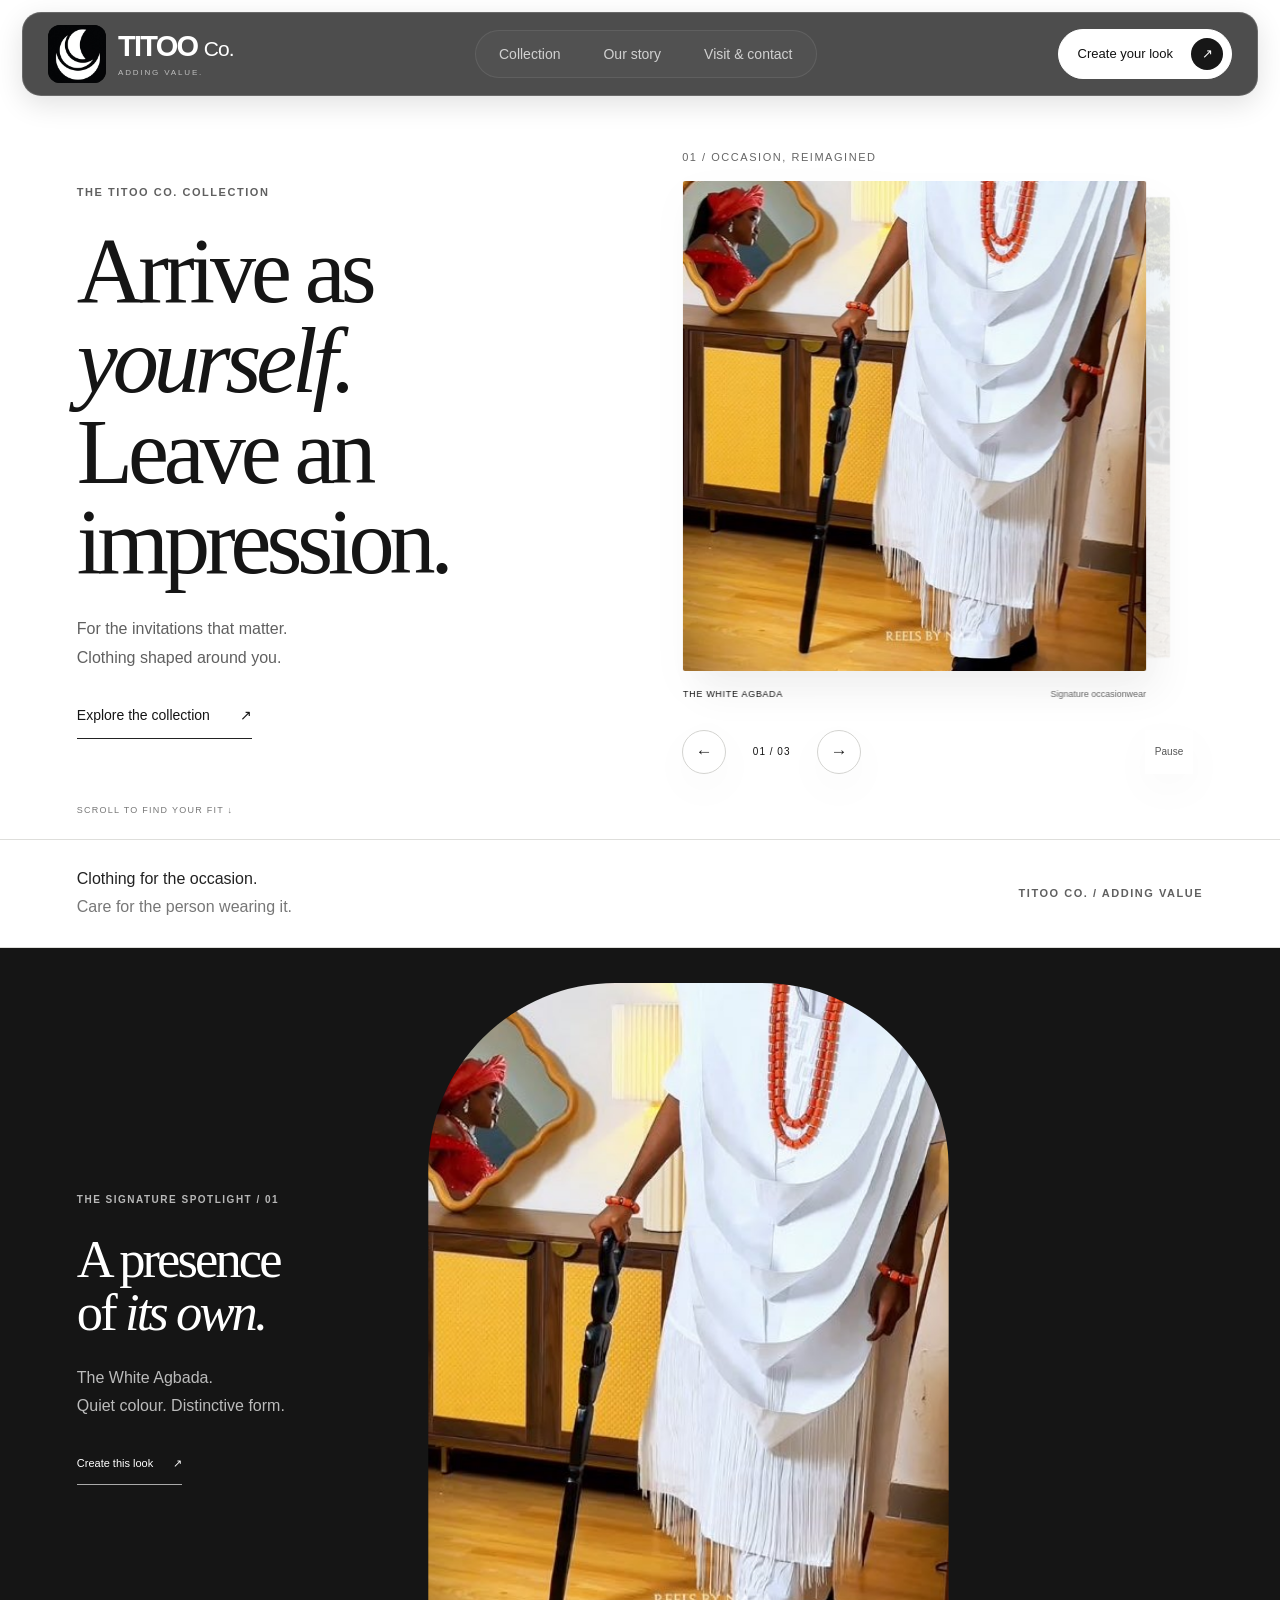
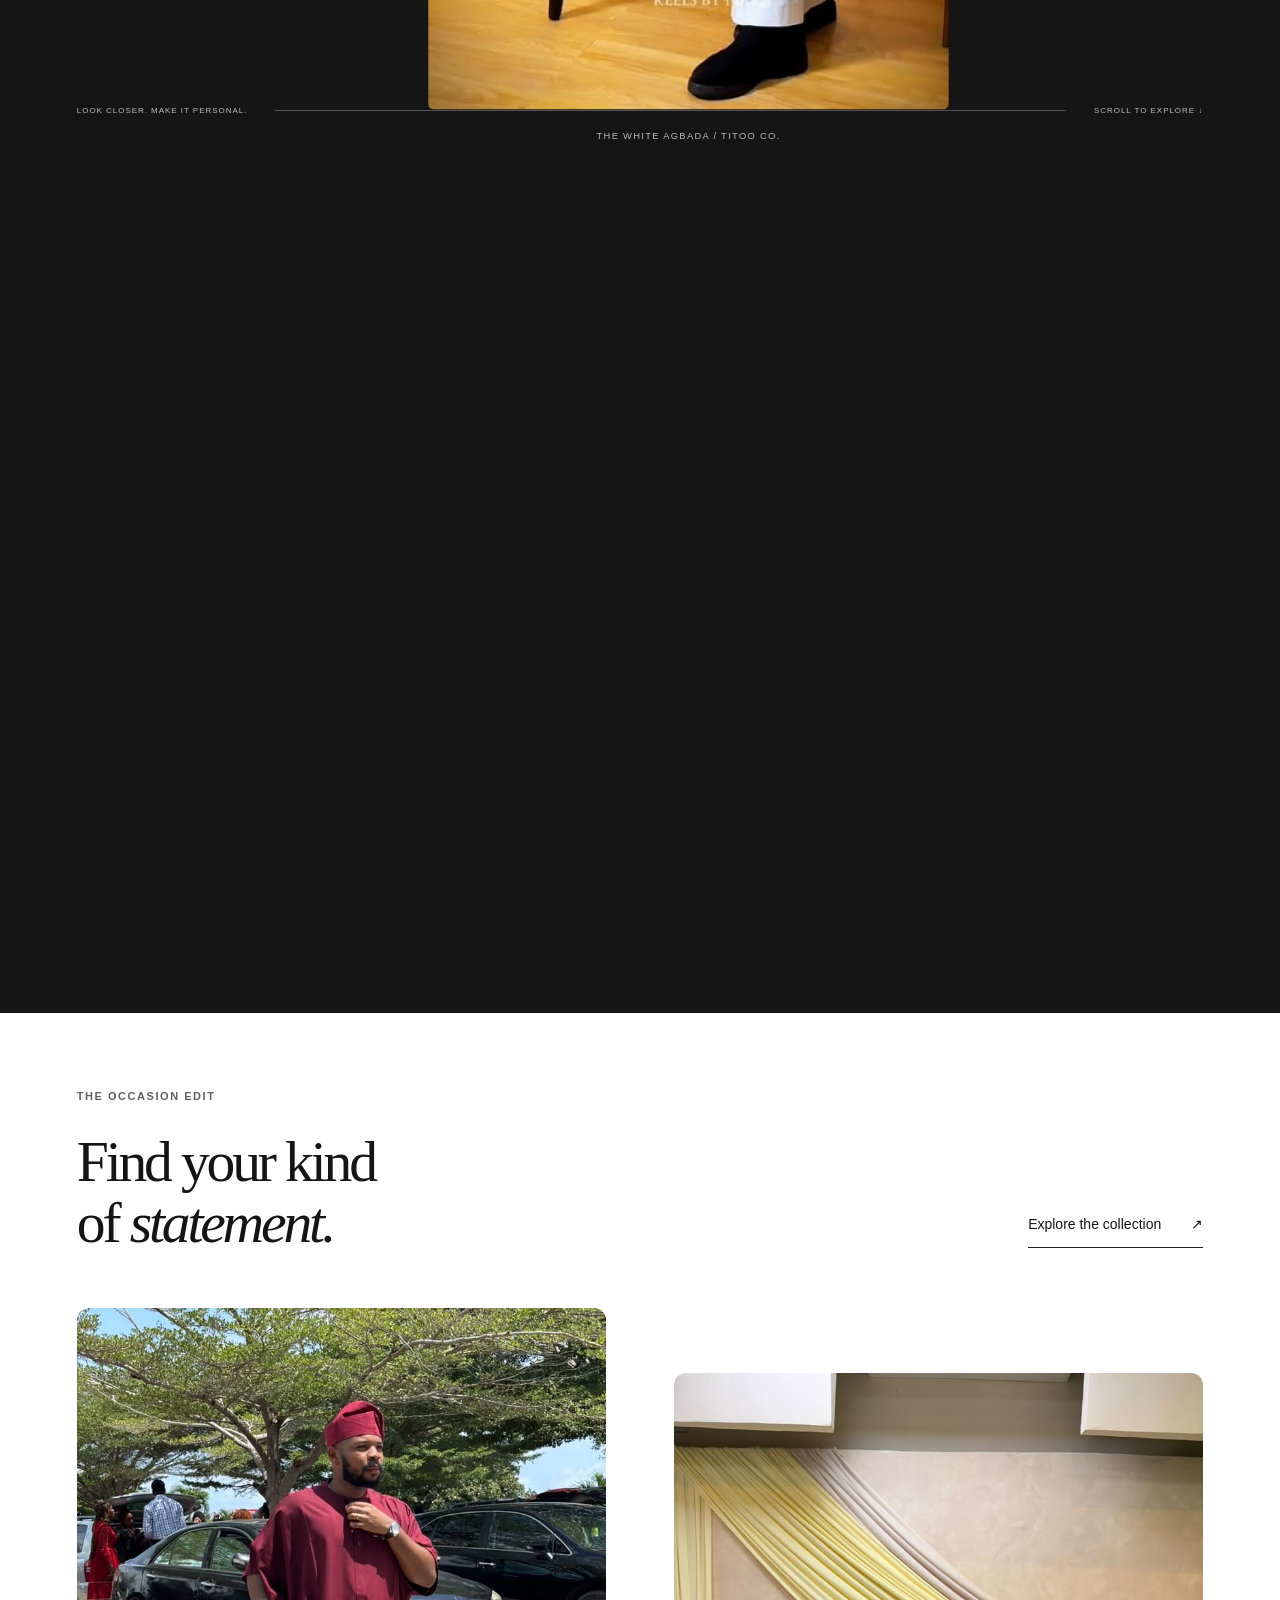
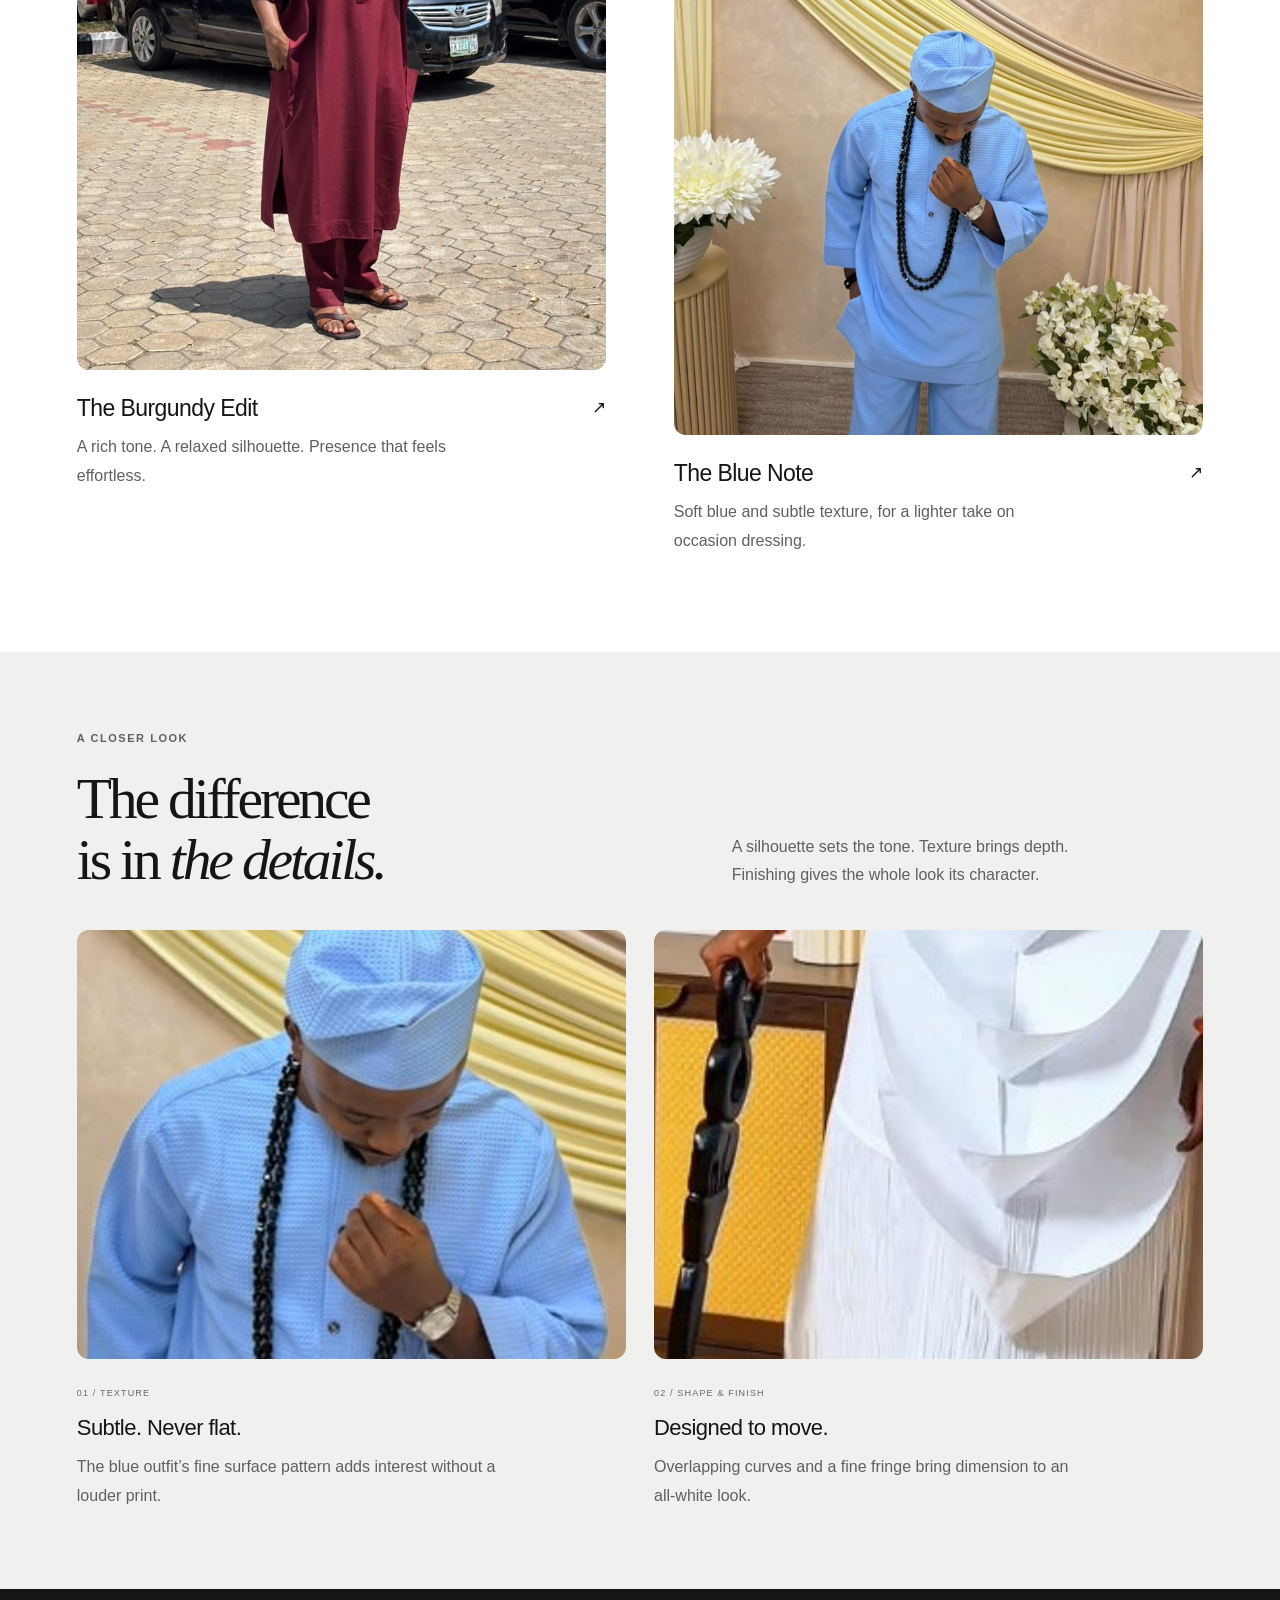
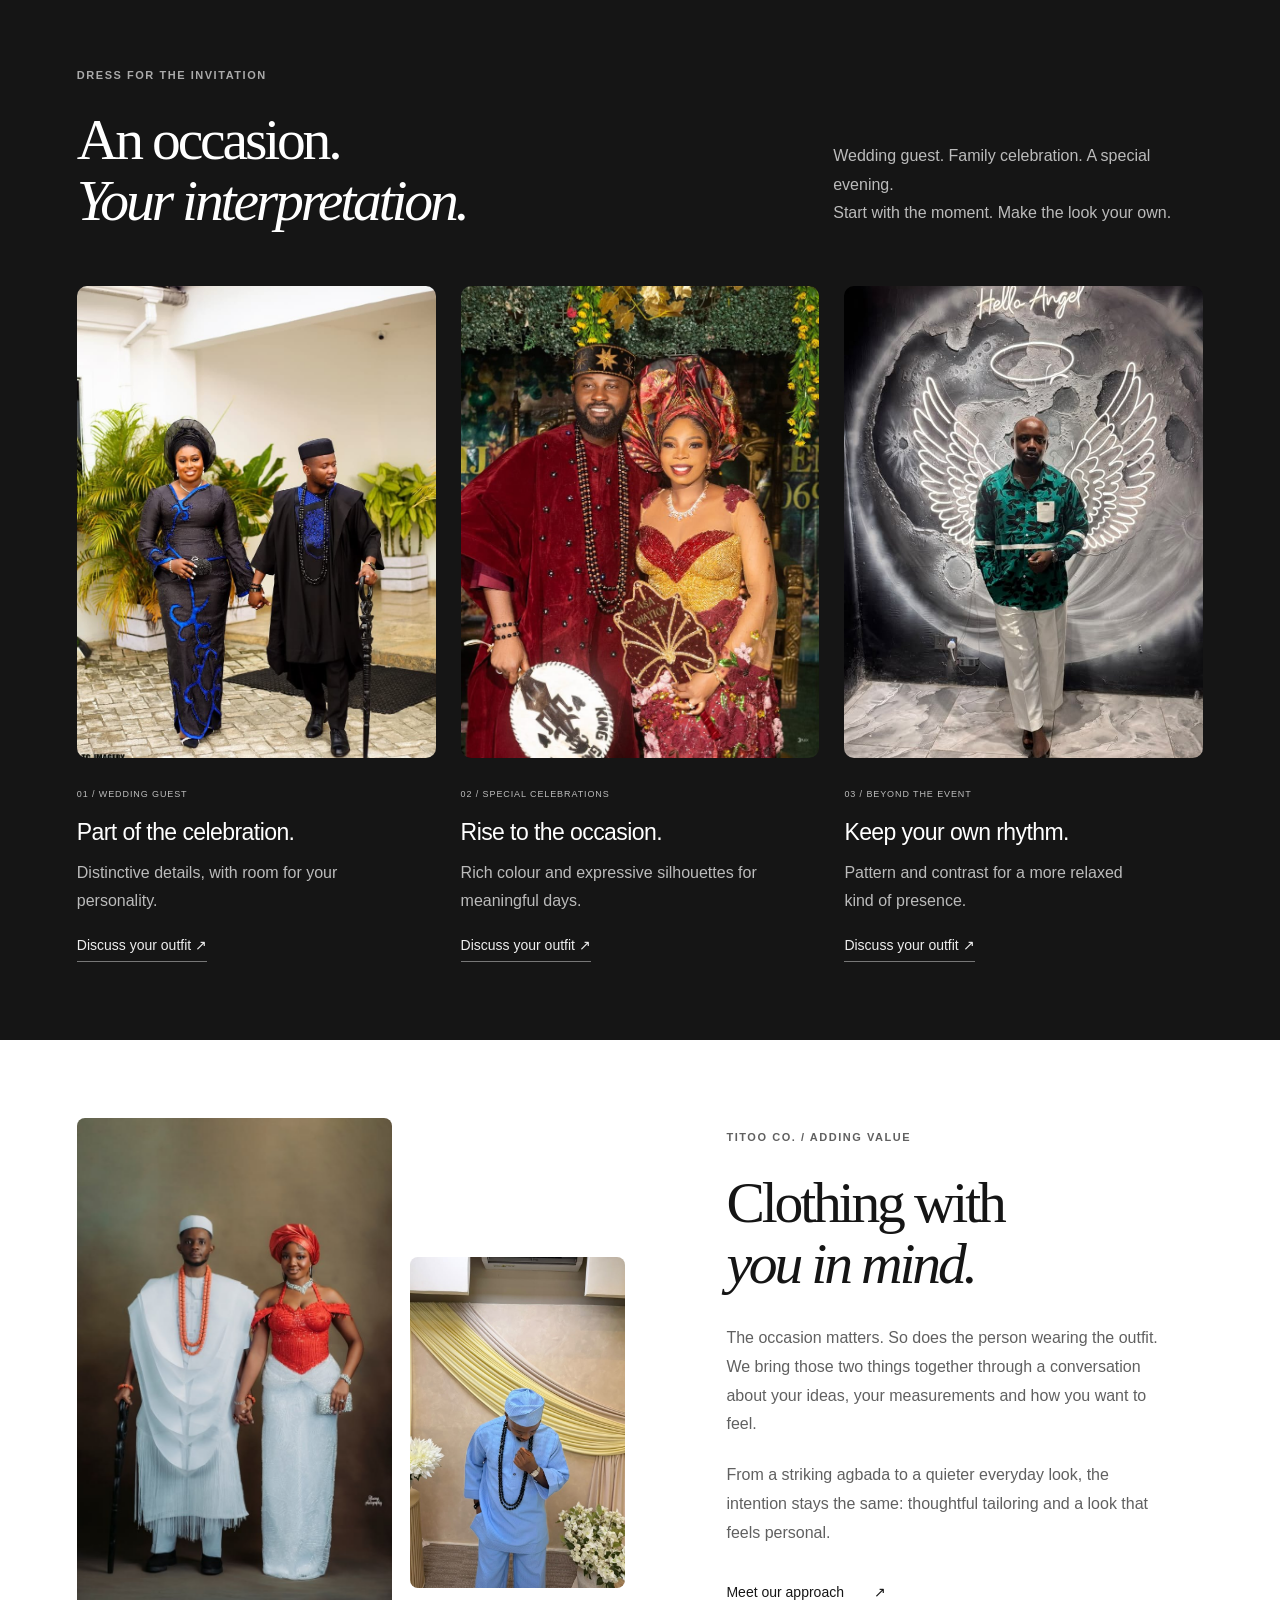
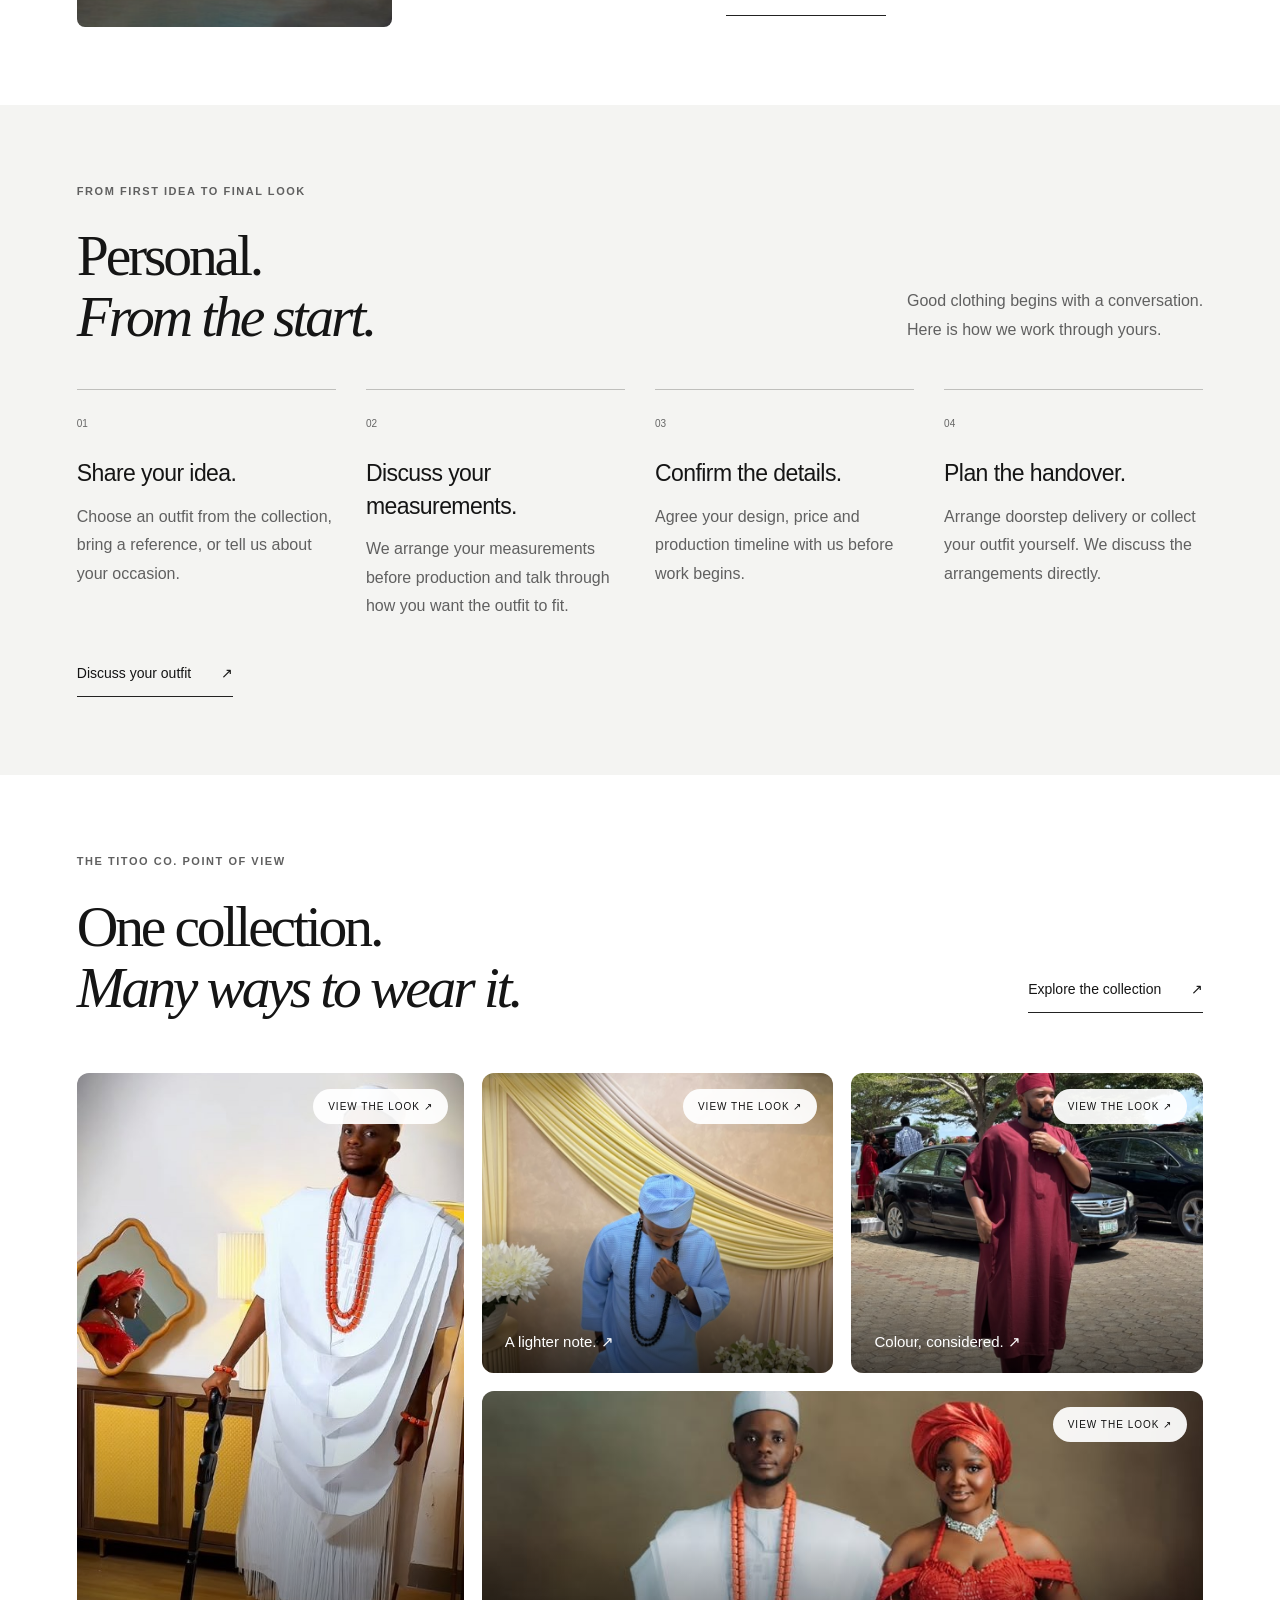
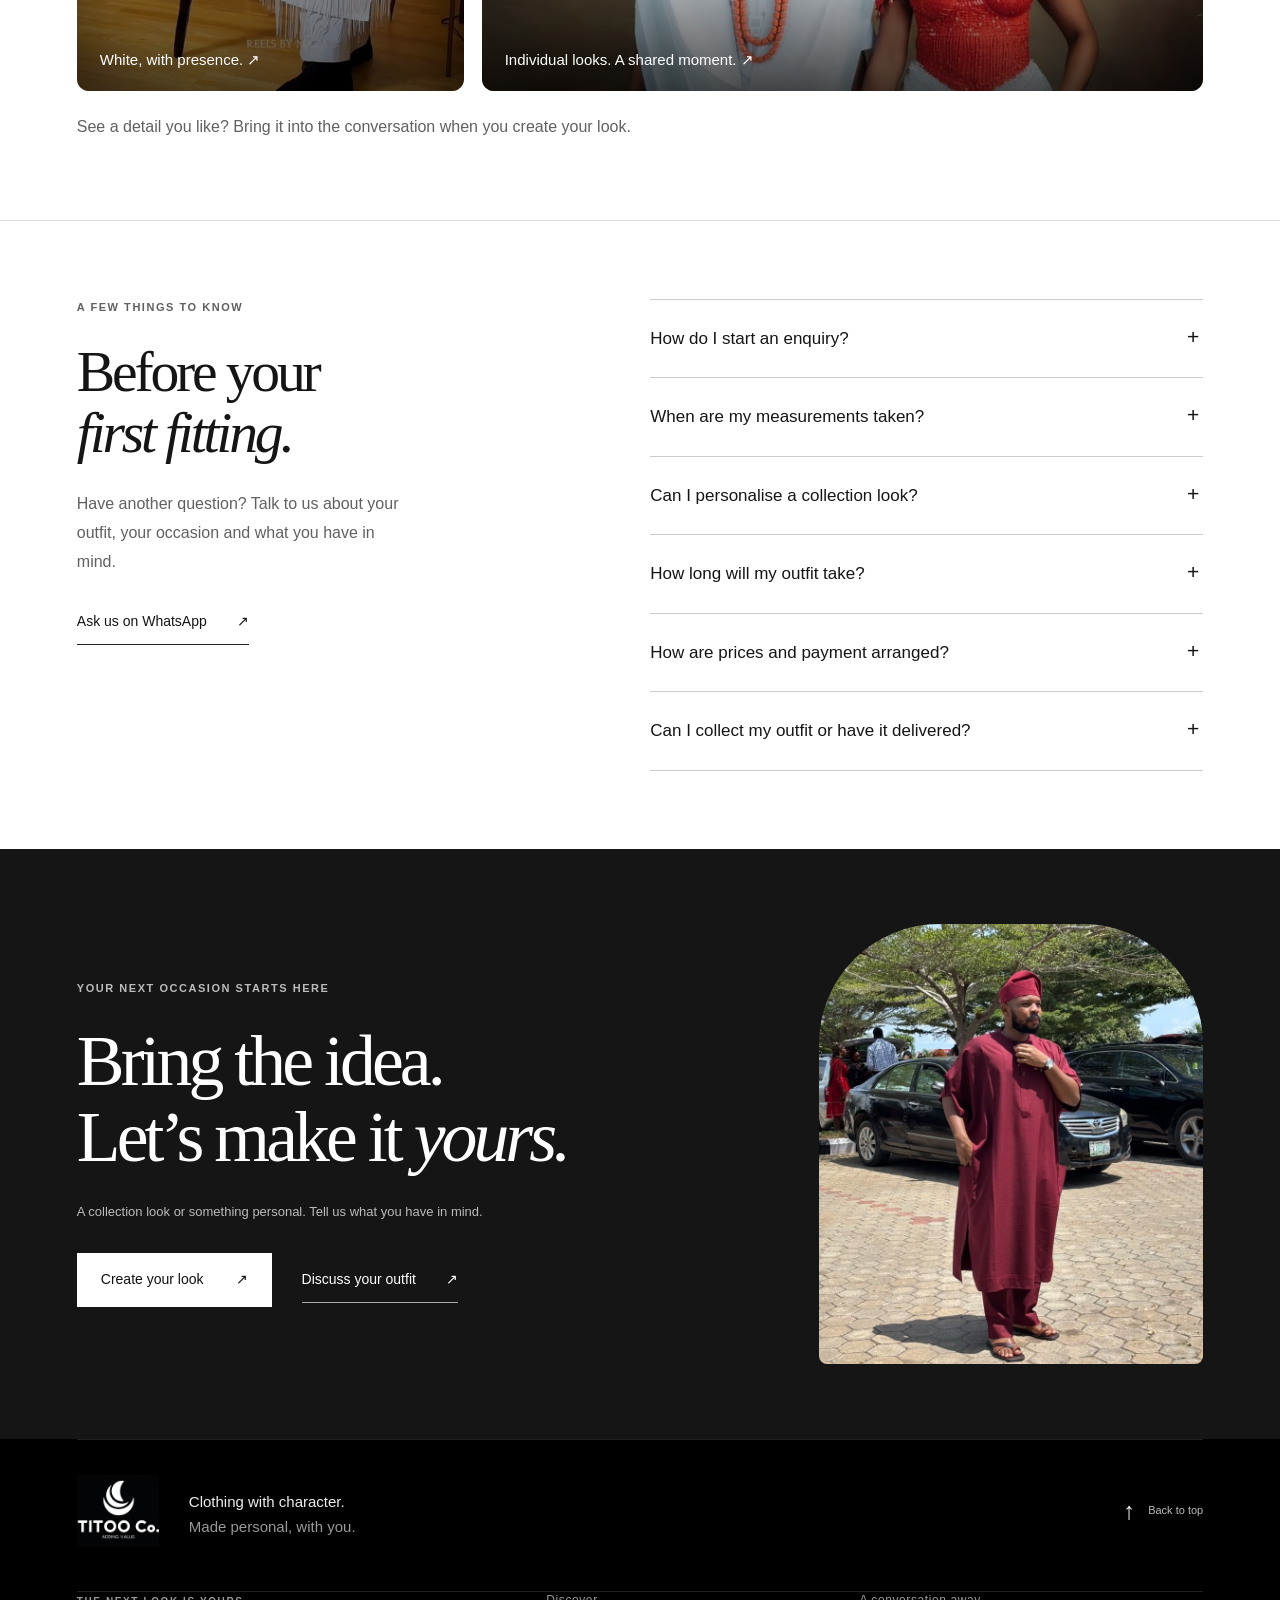
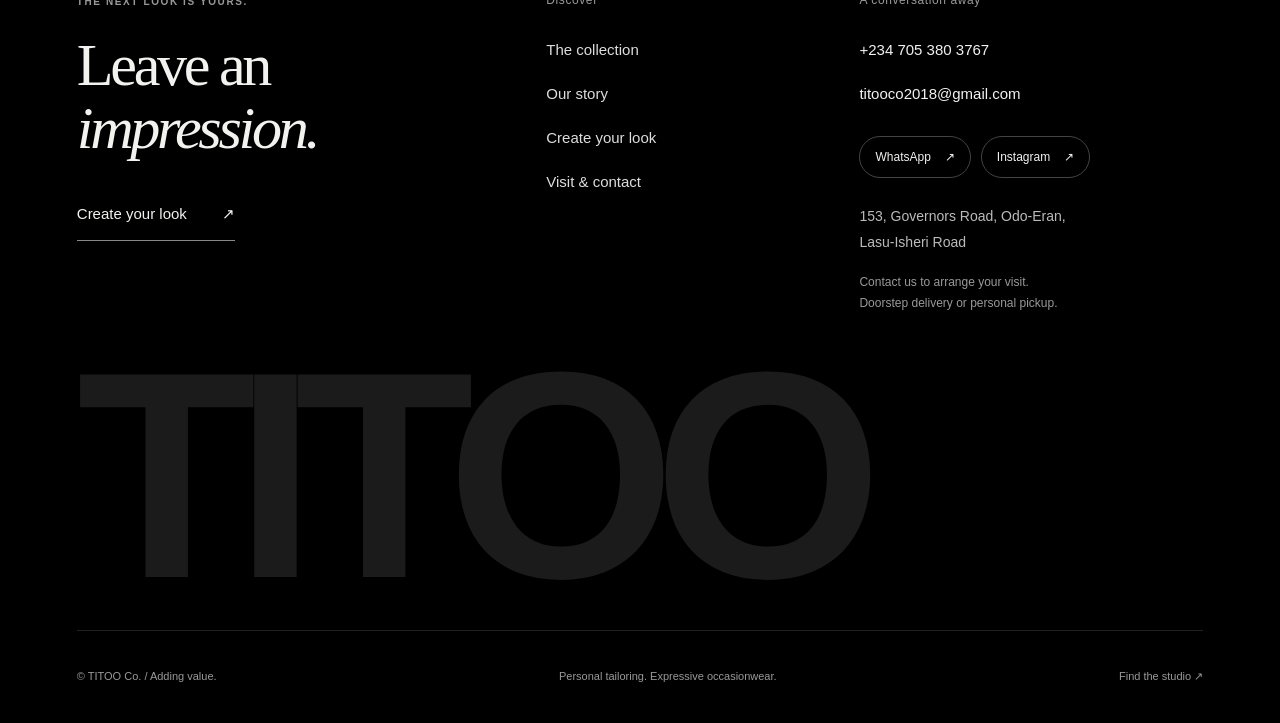
==== commit 3a9d0aea: "Update website" ====
--- a/index.html
+++ b/index.html
@@ -11,8 +11,29 @@
         <meta name="theme-color" content="#ffffff" />
         <link rel="icon" href="img/0.png" />
         <link rel="stylesheet" href="css/style.css" />
+
+        <link rel="canonical" href="https://titoco-website.vercel.app/" />
+        <meta property="og:type" content="website" />
+        <meta property="og:site_name" content="TITOO Co." />
+        <meta property="og:title" content="Adding Value — TITOO Co." />
+        <meta
+            property="og:description"
+            content="Personal tailoring. Expressive occasionwear. Create your look with TITOO Co. — Adding Value."
+        />
+        <meta property="og:url" content="https://titoco-website.vercel.app/" />
+        <meta property="og:image" content="https://titoco-website.vercel.app/img/link-preview.jpg" />
+        <meta property="og:image:secure_url" content="https://titoco-website.vercel.app/img/link-preview.jpg" />
+        <meta property="og:image:type" content="image/jpeg" />
+        <meta property="og:image:width" content="1024" />
+        <meta property="og:image:height" content="1024" />
+        <meta property="og:image:alt" content="TITOO Co. logo — Adding Value." />
+        <meta name="twitter:card" content="summary_large_image" />
+        <meta name="twitter:title" content="Adding Value — TITOO Co." />
+        <meta name="twitter:description" content="Personal tailoring. Expressive occasionwear. Adding Value." />
+        <meta name="twitter:image" content="https://titoco-website.vercel.app/img/link-preview.jpg" />
+        <meta name="twitter:image:alt" content="TITOO Co. logo — Adding Value." />
     </head>
-    <body>
+    <body id="top">
         <a class="skip-link" href="#main">Skip to content</a>
         <header class="site-header">
             <a class="header-brand" href="index.html" aria-label="TITOO Co. home">
@@ -624,46 +645,72 @@
                 />
             </div>
         </section>
-        <footer class="full-footer">
-            <div class="footer-brand">
-                <a href="index.html" class="brand" aria-label="TITOO Co. home">
+        <footer class="full-footer footer-shell">
+            <div class="footer-opening">
+                <a href="index.html" class="footer-logo" aria-label="TITOO Co. home">
                     <img src="img/0.png" alt="TITOO Co. Adding Value" width="1024" height="1024" loading="lazy" />
                 </a>
                 <p>
-                    Personal tailoring.
+                    Clothing with character.
                     <br />
-                    Expressive occasionwear.
-                    <br />
-                    Adding value.
+                    <span>Made personal, with you.</span>
                 </p>
+                <a class="footer-top" href="#top" aria-label="Back to top">
+                    ↑
+                    <span>Back to top</span>
+                </a>
             </div>
-            <nav aria-label="Explore TITOO Co.">
-                <h3>Explore</h3>
-                <a href="index.html">Home</a>
-                <a href="collection.html">Collection</a>
-                <a href="story.html">Our story</a>
-                <a href="create.html">Create your look</a>
-            </nav>
-            <div class="footer-contact">
-                <h3>Let’s talk</h3>
-                <a href="tel:+2347053803767">+234 705 380 3767</a>
-                <a href="mailto:titooco2018@gmail.com">titooco2018@gmail.com</a>
-                <a href="https://wa.me/2347053803767">WhatsApp ↗</a>
-                <a href="https://www.instagram.com/titoo.co/" target="_blank" rel="noopener">Instagram ↗</a>
+            <div class="footer-grid">
+                <div class="footer-editorial">
+                    <p class="eyebrow">THE NEXT LOOK IS YOURS.</p>
+                    <h2>
+                        Leave an
+                        <br />
+                        <em>impression.</em>
+                    </h2>
+                    <a class="footer-enquire" href="create.html">
+                        Create your look
+                        <span aria-hidden="true">↗</span>
+                    </a>
+                </div>
+                <nav aria-label="Footer navigation">
+                    <h3>Discover</h3>
+                    <a href="collection.html">The collection</a>
+                    <a href="story.html">Our story</a>
+                    <a href="create.html">Create your look</a>
+                    <a href="visit.html">Visit & contact</a>
+                </nav>
+                <div class="footer-reach">
+                    <h3>A conversation away</h3>
+                    <a href="tel:+2347053803767">+234 705 380 3767</a>
+                    <a href="mailto:titooco2018@gmail.com">titooco2018@gmail.com</a>
+                    <div class="footer-socials">
+                        <a href="https://wa.me/2347053803767">
+                            WhatsApp
+                            <span aria-hidden="true">↗</span>
+                        </a>
+                        <a href="https://www.instagram.com/titoo.co/" target="_blank" rel="noopener">
+                            Instagram
+                            <span aria-hidden="true">↗</span>
+                        </a>
+                    </div>
+                    <address>
+                        153, Governors Road, Odo-Eran,
+                        <br />
+                        Lasu-Isheri Road
+                    </address>
+                    <p class="footer-appointment">
+                        Contact us to arrange your visit.
+                        <br />
+                        Doorstep delivery or personal pickup.
+                    </p>
+                </div>
             </div>
-            <div class="footer-visit">
-                <h3>Visit the studio</h3>
-                <address>
-                    153, Governors Road, Odo-Eran,
-                    <br />
-                    Lasu-Isheri Road
-                </address>
-                <p>Contact us to arrange your visit.</p>
-                <a href="visit.html">Visit & contact ↗</a>
-            </div>
-            <div class="footer-bottom">
-                <small>© TITOO Co. Adding value.</small>
-                <span>Measurements before production. Delivery or pickup by arrangement.</span>
+            <div class="footer-display" aria-hidden="true">TITOO</div>
+            <div class="footer-base">
+                <small>© TITOO Co. / Adding value.</small>
+                <span>Personal tailoring. Expressive occasionwear.</span>
+                <a href="visit.html">Find the studio ↗</a>
             </div>
         </footer>
         <script src="js/app.js" defer></script>
--- a/css/style.css
+++ b/css/style.css
@@ -3021,5 +3021,312 @@
     box-shadow: 0 8px 28px rgba(0, 0, 0, 0.12);
 }
 @supports not ((backdrop-filter: blur(1px)) or (-webkit-backdrop-filter: blur(1px))) {
-    .site-header { background: rgba(15, 15, 15, 0.96); }
-}
+    .site-header {
+        background: rgba(15, 15, 15, 0.96);
+    }
+}
+
+/* A fashion masthead in reverse: generous identity, practical contact details. */
+.footer-shell.full-footer {
+    display: block;
+    background: #101010;
+    padding: 0 var(--gutter) 24px;
+    color: #f2f2ef;
+}
+.footer-opening {
+    display: flex;
+    gap: 30px;
+    align-items: center;
+    padding: 35px 0;
+    border-top: 1px solid #ffffff20;
+    border-bottom: 1px solid #ffffff20;
+}
+.footer-logo {
+    width: 82px;
+    height: 72px;
+    overflow: hidden;
+    display: block;
+    flex: 0 0 auto;
+}
+.footer-logo img {
+    width: 110px;
+    height: 110px;
+    max-width: none;
+    transform: translate(-14px, -20px);
+}
+.footer-shell .footer-opening p {
+    margin: 0;
+    font-size: 15px;
+    line-height: 1.65;
+    color: #eee;
+}
+.footer-opening p span {
+    color: #999;
+}
+.footer-shell .footer-top {
+    margin-left: auto;
+    display: flex;
+    align-items: center;
+    gap: 13px;
+    font-size: 24px !important;
+    padding: 12px 0 12px 20px;
+}
+.footer-top span {
+    font-size: 11px;
+    color: #bbb;
+}
+.footer-shell .footer-grid {
+    display: grid;
+    grid-template-columns: 1.25fr 0.75fr 1.1fr;
+    gap: 7%;
+    padding: 54px 0 60px;
+}
+.footer-shell .footer-editorial .eyebrow {
+    font-size: 10px;
+    color: #999;
+    letter-spacing: 0.16em;
+    margin: 0 0 22px;
+}
+.footer-shell .footer-editorial h2 {
+    font-size: clamp(42px, 4.7vw, 72px);
+    margin: 0 0 28px;
+}
+.footer-shell .footer-enquire {
+    display: inline-flex;
+    gap: 35px;
+    align-items: center;
+    padding: 14px 0;
+    border-bottom: 1px solid #888;
+    font-size: 15px !important;
+}
+.footer-shell h3 {
+    font-size: 12px;
+    letter-spacing: 0.05em;
+    font-weight: 500;
+    color: #999;
+    margin: 0 0 20px;
+}
+.footer-shell .footer-grid nav {
+    display: flex;
+    flex-direction: column;
+    align-items: start;
+}
+.footer-shell .footer-grid a {
+    font-size: 15px;
+    line-height: 1.6;
+    min-height: 44px;
+    display: inline-flex;
+    align-items: center;
+    margin: 0;
+    transition: color 0.2s;
+}
+.footer-shell a:not(.footer-logo):hover {
+    color: #fff;
+    text-decoration: none;
+}
+.footer-shell .footer-grid nav a {
+    color: #ddd;
+}
+.footer-shell .footer-grid nav a:hover {
+    text-decoration: underline;
+    text-underline-offset: 6px;
+}
+.footer-reach {
+    min-width: 0;
+}
+.footer-reach > a {
+    display: flex !important;
+    overflow-wrap: anywhere;
+}
+.footer-socials {
+    display: flex;
+    flex-wrap: wrap;
+    gap: 10px;
+    margin: 20px 0 26px;
+}
+.footer-shell .footer-socials a {
+    min-height: 42px;
+    border: 1px solid #444;
+    border-radius: 25px;
+    padding: 9px 15px;
+    gap: 14px;
+    font-size: 12px;
+}
+.footer-shell .footer-socials a:hover {
+    border-color: #aaa;
+    background: #222;
+}
+.footer-shell address {
+    font-size: 14px;
+    color: #bbb;
+    font-style: normal;
+    line-height: 1.8;
+    margin: 0;
+}
+.footer-shell .footer-appointment {
+    font-size: 12px;
+    line-height: 1.8;
+    color: #999;
+    margin: 17px 0 0;
+}
+.footer-display {
+    font-family: var(--sans);
+    font-size: clamp(100px, 18vw, 285px);
+    line-height: 0.84;
+    font-weight: 650;
+    letter-spacing: -0.085em;
+    white-space: nowrap;
+    padding: 12px 0 35px;
+    color: #e1e1dc;
+}
+.footer-display span {
+    font-weight: 400;
+    font-size: 0.43em;
+    letter-spacing: -0.07em;
+    margin-left: 0.1em;
+}
+.footer-base {
+    border-top: 1px solid #ffffff20;
+    display: flex;
+    align-items: center;
+    flex-wrap: wrap;
+    justify-content: space-between;
+    gap: 16px;
+    padding-top: 24px;
+    color: #999;
+}
+.footer-base small,
+.footer-base > span,
+.footer-shell .footer-base a {
+    font-size: 11px;
+    line-height: 1.6;
+    margin: 0;
+}
+.footer-base a {
+    min-height: 44px;
+    display: inline-flex;
+    align-items: center;
+}
+@media (max-width: 1000px) {
+    .footer-shell .footer-grid {
+        grid-template-columns: 1fr 1fr;
+        gap: 40px 12%;
+    }
+    .footer-reach {
+        grid-column: 1 / -1;
+        display: grid;
+        grid-template-columns: 1fr 1fr;
+        column-gap: 12%;
+    }
+    .footer-reach h3 {
+        grid-column: 1 / -1;
+    }
+    .footer-reach > a {
+        grid-column: 1;
+    }
+    .footer-reach .footer-socials {
+        grid-column: 2;
+        grid-row: 2 / 4;
+        margin: 0;
+        align-self: center;
+    }
+    .footer-reach address {
+        margin-top: 22px;
+    }
+    .footer-reach .footer-appointment {
+        margin-top: 22px;
+    }
+}
+@media (max-width: 600px) {
+    .footer-shell.full-footer {
+        padding-bottom: 22px;
+    }
+    .footer-opening {
+        gap: 16px;
+        padding: 25px 0;
+    }
+    .footer-logo {
+        width: 64px;
+        height: 60px;
+    }
+    .footer-logo img {
+        width: 94px;
+        height: 94px;
+        transform: translate(-15px, -17px);
+    }
+    .footer-shell .footer-opening p {
+        font-size: 12px;
+    }
+    .footer-top span {
+        display: none;
+    }
+    .footer-shell .footer-top {
+        padding-left: 5px;
+    }
+    .footer-shell .footer-grid {
+        grid-template-columns: 1fr;
+        gap: 35px;
+        padding: 36px 0 35px;
+    }
+    .footer-shell .footer-editorial h2 {
+        font-size: 53px;
+    }
+    .footer-shell .footer-grid nav {
+        border-top: 1px solid #333;
+        padding-top: 28px;
+        display: grid;
+        grid-template-columns: 1fr 1fr;
+        gap: 0 16px;
+        align-items: start;
+    }
+    .footer-shell .footer-grid nav h3 {
+        grid-column: 1 / -1;
+        margin-bottom: 12px;
+    }
+    .footer-reach {
+        display: block;
+        border-top: 1px solid #333;
+        padding-top: 28px;
+    }
+    .footer-reach .footer-socials {
+        margin: 18px 0 24px;
+    }
+    .footer-reach .footer-appointment {
+        margin-top: 14px;
+    }
+    .footer-display {
+        font-size: 19vw;
+        padding: 10px 0 28px;
+    }
+    .footer-base {
+        display: grid;
+        grid-template-columns: 1fr;
+        gap: 12px;
+        padding-top: 22px;
+    }
+    .footer-base > span {
+        font-size: 11px;
+    }
+}
+
+/* Reference treatment: oversized, quiet lettering against pure black. */
+.footer-shell.full-footer {
+    background: #000;
+}
+.footer-shell .footer-display {
+    color: #1b1b1b;
+    font-family: Arial, Helvetica, sans-serif;
+    font-size: clamp(100px, 23vw, 370px);
+    font-weight: 800;
+    letter-spacing: -0.075em;
+    line-height: 0.88;
+    padding: 30px 0 26px;
+    white-space: nowrap;
+    user-select: none;
+}
+@media (max-width: 600px) {
+    .footer-shell .footer-display {
+        font-size: 24vw;
+        padding: 24px 0;
+    }
+}
